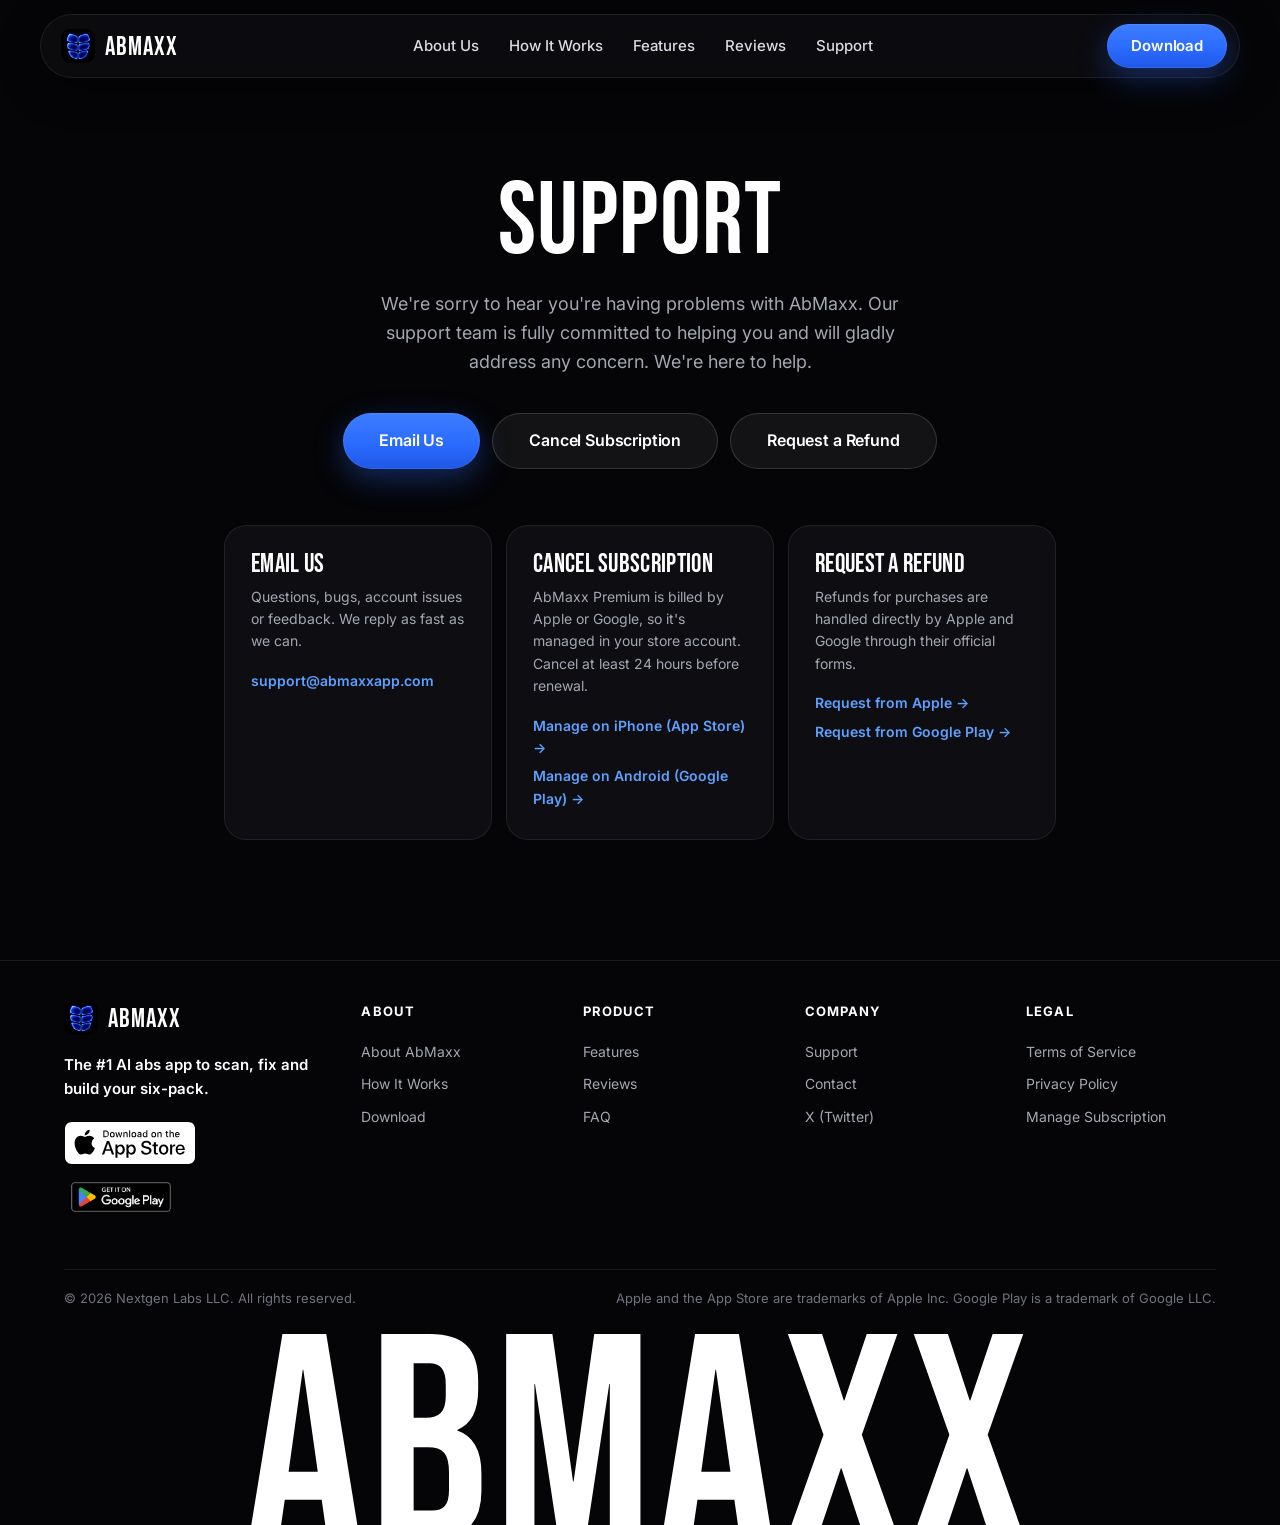
==== support/index.html @ 7191f41a "Full AbMaxx marketing site: hero, how it works, reviews, features, FAQ, support page Co-Authored-By:" ====
<!doctype html>
<html lang="en">
<head>
<meta charset="utf-8">
<meta name="viewport" content="width=device-width, initial-scale=1, viewport-fit=cover">
<title>AbMaxx Support</title>
<meta name="description" content="Get help with AbMaxx. Email our support team, manage or cancel your subscription, or request a refund.">
<link rel="canonical" href="https://abmaxxapp.com/support/">
<meta name="theme-color" content="#050507">
<meta name="color-scheme" content="dark">
<link rel="icon" href="/logo.png" sizes="any">
<link rel="apple-touch-icon" href="/logo-512.png">
<meta property="og:title" content="AbMaxx Support">
<meta property="og:description" content="Email us, manage your subscription or request a refund.">
<meta property="og:url" content="https://abmaxxapp.com/support/">
<meta property="og:image" content="https://abmaxxapp.com/og.png">
<link rel="preconnect" href="https://fonts.googleapis.com">
<link rel="preconnect" href="https://fonts.gstatic.com" crossorigin>
<link href="https://fonts.googleapis.com/css2?family=Bebas+Neue&family=Inter:wght@400;500;600;700&display=swap" rel="stylesheet">
<link rel="stylesheet" href="/styles.css">
</head>
<body>

<div class="nav-wrap">
  <nav class="nav" id="nav" aria-label="Main">
    <a class="brand" href="/" aria-label="AbMaxx home"><img src="/logo.png" alt="" width="34" height="34"><span>AbMaxx</span></a>
    <div class="nav-links">
      <a href="/#about">About Us</a>
      <a href="/#how">How It Works</a>
      <a href="/#features">Features</a>
      <a href="/#reviews">Reviews</a>
      <a href="/support/">Support</a>
    </div>
    <a class="btn btn--primary" href="/#download">Download</a>
    <button class="nav-toggle" id="nav-toggle" aria-label="Open menu" aria-expanded="false" aria-controls="mobile-menu"><span></span></button>
  </nav>
</div>
<div class="mobile-menu" id="mobile-menu">
  <a href="/#about">About Us</a>
  <a href="/#how">How It Works</a>
  <a href="/#features">Features</a>
  <a href="/#reviews">Reviews</a>
  <a href="/#faq">FAQ</a>
  <a href="/support/">Support</a>
  <a class="btn btn--primary" href="/#download">Download</a>
</div>

<main>
  <section class="support-hero">
    <div class="wrap wrap--narrow">
      <h1>Support</h1>
      <p class="lead">We're sorry to hear you're having problems with AbMaxx. Our support team is fully committed to helping you and will gladly address any concern. We're here to help.</p>
      <div class="support-actions">
        <a class="btn btn--primary btn--lg" href="mailto:support@abmaxxapp.com?subject=AbMaxx%20Support">Email Us</a>
        <a class="btn btn--ghost btn--lg" href="#cancel">Cancel Subscription</a>
        <a class="btn btn--ghost btn--lg" href="#refund">Request a Refund</a>
      </div>

      <div class="support-cards">
        <div class="support-card" id="email">
          <h3>Email Us</h3>
          <p>Questions, bugs, account issues or feedback. We reply as fast as we can.</p>
          <a class="link" href="mailto:support@abmaxxapp.com">support@abmaxxapp.com</a>
        </div>
        <div class="support-card" id="cancel">
          <h3>Cancel Subscription</h3>
          <p>AbMaxx Premium is billed by Apple or Google, so it's managed in your store account. Cancel at least 24 hours before renewal.</p>
          <a class="link" href="https://apps.apple.com/account/subscriptions" rel="noopener" target="_blank">Manage on iPhone (App Store) →</a>
          <a class="link" href="https://play.google.com/store/account/subscriptions" rel="noopener" target="_blank">Manage on Android (Google Play) →</a>
        </div>
        <div class="support-card" id="refund">
          <h3>Request a Refund</h3>
          <p>Refunds for purchases are handled directly by Apple and Google through their official forms.</p>
          <a class="link" href="https://reportaproblem.apple.com/" rel="noopener" target="_blank">Request from Apple →</a>
          <a class="link" href="https://support.google.com/googleplay/answer/2479637" rel="noopener" target="_blank">Request from Google Play →</a>
        </div>
      </div>
    </div>
  </section>
</main>

<footer>
  <div class="wrap">
    <div class="foot-grid">
      <div class="foot-brand">
        <a class="brand" href="/"><img src="/logo.png" alt="" width="34" height="34"><span>AbMaxx</span></a>
        <p>The #1 AI abs app to scan, fix and build your six-pack.</p>
        <div class="stores">
          <a class="store" href="https://apps.apple.com/us/app/abmaxx-become-shredded/id6757769125" aria-label="Download AbMaxx on the App Store"><img src="/appstore-badge.svg" alt="Download on the App Store" width="132" height="44"></a>
          <a class="store store--play" href="https://play.google.com/store/apps/details?id=com.rork.abmaxx" aria-label="Get AbMaxx on Google Play"><img src="/play-badge.png" alt="Get it on Google Play" width="149" height="44"></a>
        </div>
      </div>
      <div class="foot-col">
        <h5>About</h5>
        <a href="/#about">About AbMaxx</a>
        <a href="/#how">How It Works</a>
        <a href="/#download">Download</a>
      </div>
      <div class="foot-col">
        <h5>Product</h5>
        <a href="/#features">Features</a>
        <a href="/#reviews">Reviews</a>
        <a href="/#faq">FAQ</a>
      </div>
      <div class="foot-col">
        <h5>Company</h5>
        <a href="/support/">Support</a>
        <a href="mailto:support@abmaxxapp.com">Contact</a>
        <a href="https://x.com/abmaxxapp" rel="noopener" target="_blank">X (Twitter)</a>
      </div>
      <div class="foot-col">
        <h5>Legal</h5>
        <a href="https://abmaxxterms.carrd.co" rel="noopener" target="_blank">Terms of Service</a>
        <a href="https://abmaxxprivacypolicy.carrd.co" rel="noopener" target="_blank">Privacy Policy</a>
        <a href="https://apps.apple.com/account/subscriptions" rel="noopener" target="_blank">Manage Subscription</a>
      </div>
    </div>
    <div class="foot-bottom">
      <span>© <span id="year">2026</span> Nextgen Labs LLC. All rights reserved.</span>
      <span>Apple and the App Store are trademarks of Apple Inc. Google Play is a trademark of Google LLC.</span>
    </div>
  </div>
  <div class="wordmark" aria-hidden="true">ABMAXX</div>
</footer>

<script src="/script.js" defer></script>
</body>
</html>
---- styles.css ----
/* AbMaxx — abmaxxapp.com */
:root {
  --bg: #050507;
  --bg-2: #0a0a0d;
  --panel: #0e0e12;
  --panel-2: #121218;
  --line: rgba(255, 255, 255, 0.08);
  --line-2: rgba(255, 255, 255, 0.14);
  --fg: #ffffff;
  --muted: #a3a7b3;
  --muted-2: #6f7380;
  --blue: #2b6bff;
  --blue-deep: #0b3fd6;
  --blue-soft: #5ea0ff;
  --cyan: #8fd3ff;
  --green: #30d158;
  --radius: 24px;
  --nav-h: 64px;
  --max: 1200px;
  --font-display: "Bebas Neue", "Oswald", Impact, "Arial Narrow", sans-serif;
  --font-body: "Inter", -apple-system, BlinkMacSystemFont, "Segoe UI", Roboto, Helvetica, Arial, sans-serif;
  color-scheme: dark;
}

* { box-sizing: border-box; margin: 0; padding: 0; }
html { scroll-behavior: smooth; -webkit-text-size-adjust: 100%; }
body {
  background: var(--bg);
  color: var(--fg);
  font-family: var(--font-body);
  font-size: 16px;
  line-height: 1.6;
  -webkit-font-smoothing: antialiased;
  overflow-x: hidden;
}
img { display: block; max-width: 100%; }
a { color: inherit; text-decoration: none; }
button { font: inherit; color: inherit; background: none; border: 0; cursor: pointer; }
::selection { background: var(--blue); color: #fff; }

.wrap { width: 100%; max-width: var(--max); margin: 0 auto; padding: 0 24px; }
.wrap--narrow { max-width: 880px; }

/* Typography */
h1, h2, h3, .display {
  font-family: var(--font-display);
  font-weight: 400;
  letter-spacing: 0.012em;
  line-height: 0.96;
  text-transform: uppercase;
}
h1 { font-size: clamp(56px, 7vw, 96px); }
h2 { font-size: clamp(44px, 5.6vw, 76px); }
h3 { font-size: clamp(28px, 3vw, 40px); line-height: 1; }
.eyebrow {
  display: inline-flex; align-items: center; gap: 8px;
  padding: 7px 16px; border-radius: 999px;
  background: rgba(43, 107, 255, 0.1); border: 1px solid rgba(43, 107, 255, 0.35);
  color: var(--blue-soft); font-size: 12px; font-weight: 600;
  letter-spacing: 0.12em; text-transform: uppercase;
}
.lead { color: var(--muted); font-size: 18px; max-width: 560px; }
.center { text-align: center; }
.center .lead { margin-inline: auto; }
.sec-head { display: flex; flex-direction: column; align-items: center; gap: 18px; text-align: center; margin-bottom: 56px; }
.sec-head h2 { max-width: 820px; }

/* Buttons */
.btn {
  display: inline-flex; align-items: center; justify-content: center; gap: 10px;
  padding: 0 28px; height: 50px; border-radius: 999px;
  font-weight: 600; font-size: 15px; letter-spacing: -0.01em;
  transition: transform 0.18s ease, box-shadow 0.18s ease, background 0.18s ease;
  white-space: nowrap;
}
.btn--primary {
  background: linear-gradient(180deg, #3d7dff 0%, var(--blue) 55%, #1f58e6 100%);
  color: #fff; box-shadow: 0 0 0 1px rgba(255, 255, 255, 0.08) inset, 0 10px 30px rgba(43, 107, 255, 0.35);
}
.btn--primary:hover { transform: translateY(-2px); box-shadow: 0 0 0 1px rgba(255, 255, 255, 0.1) inset, 0 16px 40px rgba(43, 107, 255, 0.5); }
.btn--ghost { background: rgba(255, 255, 255, 0.06); border: 1px solid var(--line-2); color: #fff; }
.btn--ghost:hover { background: rgba(255, 255, 255, 0.1); transform: translateY(-2px); }
.btn--white { background: #fff; color: #000; }
.btn--white:hover { transform: translateY(-2px); }
.btn--lg { height: 56px; padding: 0 36px; font-size: 16px; }
.btn:focus-visible { outline: 3px solid var(--blue-soft); outline-offset: 3px; }

.stores { display: flex; flex-wrap: wrap; gap: 12px; align-items: center; }
.store { display: inline-block; border-radius: 9px; transition: transform 0.18s ease, opacity 0.18s ease; }
.store img { height: 54px; width: auto; }
.store:hover { transform: translateY(-2px); }
.store:focus-visible { outline: 3px solid var(--blue-soft); outline-offset: 3px; }
.store--play img { height: 54px; }

/* Nav */
.nav-wrap { position: fixed; top: 14px; left: 0; right: 0; z-index: 100; padding: 0 16px; pointer-events: none; }
.nav {
  pointer-events: auto;
  max-width: var(--max); margin: 0 auto; height: var(--nav-h);
  display: flex; align-items: center; justify-content: space-between; gap: 16px;
  padding: 0 12px 0 20px; border-radius: 999px;
  background: rgba(14, 14, 18, 0.72); border: 1px solid var(--line);
  backdrop-filter: blur(18px) saturate(140%); -webkit-backdrop-filter: blur(18px) saturate(140%);
  box-shadow: 0 10px 40px rgba(0, 0, 0, 0.45);
  transition: background 0.25s ease, border-color 0.25s ease;
}
.nav.scrolled { background: rgba(10, 10, 13, 0.9); border-color: var(--line-2); }
.brand { display: inline-flex; align-items: center; gap: 10px; }
.brand img { width: 34px; height: 34px; border-radius: 9px; }
.brand span { font-family: var(--font-display); font-size: 26px; letter-spacing: 0.04em; line-height: 1; padding-top: 3px; }
.nav-links { display: flex; align-items: center; gap: 30px; }
.nav-links a { color: #d9dbe3; font-weight: 500; font-size: 15px; transition: color 0.15s; }
.nav-links a:hover { color: #fff; }
.nav .btn { height: 44px; padding: 0 24px; }
.nav-toggle { display: none; width: 44px; height: 44px; border-radius: 999px; align-items: center; justify-content: center; }
.nav-toggle span { display: block; width: 20px; height: 2px; background: #fff; position: relative; transition: 0.2s; }
.nav-toggle span::before, .nav-toggle span::after { content: ""; position: absolute; left: 0; width: 20px; height: 2px; background: #fff; transition: 0.2s; }
.nav-toggle span::before { top: -6px; } .nav-toggle span::after { top: 6px; }
.nav-toggle[aria-expanded="true"] span { background: transparent; }
.nav-toggle[aria-expanded="true"] span::before { transform: rotate(45deg); top: 0; }
.nav-toggle[aria-expanded="true"] span::after { transform: rotate(-45deg); top: 0; }
.mobile-menu {
  display: none; position: fixed; inset: 92px 16px auto; z-index: 99;
  background: rgba(12, 12, 16, 0.96); border: 1px solid var(--line-2); border-radius: 24px; padding: 12px;
  backdrop-filter: blur(20px); -webkit-backdrop-filter: blur(20px);
}
.mobile-menu.open { display: block; }
.mobile-menu a { display: block; padding: 14px 16px; border-radius: 14px; font-weight: 600; font-size: 17px; }
.mobile-menu a:hover { background: rgba(255, 255, 255, 0.06); }
.mobile-menu .btn { margin-top: 8px; width: 100%; }

/* Hero */
.hero {
  position: relative; padding: calc(var(--nav-h) + 90px) 0 0; overflow: hidden;
}
.hero::before {
  content: ""; position: absolute; inset: 0; pointer-events: none;
  background:
    radial-gradient(900px 500px at 75% 70%, rgba(43, 107, 255, 0.22), transparent 60%),
    radial-gradient(600px 400px at 10% 20%, rgba(43, 107, 255, 0.08), transparent 60%);
}
.hero-grid { position: relative; display: grid; grid-template-columns: 1.05fr 1fr; align-items: center; gap: 40px; min-height: 620px; }
.hero-copy { display: flex; flex-direction: column; align-items: flex-start; gap: 22px; }
.trust {
  display: inline-flex; align-items: center; gap: 12px; padding: 8px 18px 8px 8px; border-radius: 999px;
  background: rgba(255, 255, 255, 0.05); border: 1px solid var(--line-2); font-weight: 600; font-size: 14px;
}
.trust .avatars { display: flex; }
.trust .avatars i {
  width: 32px; height: 32px; border-radius: 50%; border: 2px solid #0b0b0e; margin-left: -10px;
  background: linear-gradient(135deg, #3d7dff, #0b3fd6); display: grid; place-items: center;
  font-style: normal; font-size: 11px; font-weight: 700;
}
.trust .avatars i:first-child { margin-left: 0; }
.trust .avatars i:nth-child(2) { background: linear-gradient(135deg, #1b1b22, #3a3a46); }
.trust .avatars i:nth-child(3) { background: linear-gradient(135deg, #30d158, #0f7a32); }
.trust .stars { color: #ffcf3f; letter-spacing: 1px; font-size: 13px; }
.hero h1 { max-width: 640px; }
.hero h1 em { font-style: normal; color: var(--blue-soft); text-shadow: 0 0 40px rgba(43, 107, 255, 0.55); }
.hero .lead { font-size: 19px; }
.hero-note { color: var(--muted-2); font-size: 13px; }

/* Phones */
.phone {
  position: relative; width: 100%; aspect-ratio: 920 / 1800;
  border-radius: 11.5% / 5.9%; background: #000;
  border: 9px solid #17171c; box-shadow: 0 0 0 2px #2a2a31, 0 40px 90px rgba(0, 0, 0, 0.7);
  overflow: hidden;
}
.phone::before {
  content: ""; position: absolute; top: 2.3%; left: 50%; transform: translateX(-50%);
  width: 32%; height: 3.6%; border-radius: 999px; background: #000; z-index: 2;
}
.phone img { width: 100%; height: 100%; object-fit: cover; }
.phone--lg { border-width: 11px; }
.hero-phones { position: relative; height: 640px; display: flex; align-items: flex-end; justify-content: center; }
.hero-phones .glow {
  position: absolute; left: 50%; top: 58%; width: 560px; height: 560px; transform: translate(-50%, -50%);
  background: radial-gradient(circle, rgba(43, 107, 255, 0.55), rgba(43, 107, 255, 0.12) 45%, transparent 70%);
  filter: blur(10px); pointer-events: none;
}
.hero-phones .phone { position: absolute; bottom: -8%; }
.hero-phones .p-main { width: 300px; z-index: 3; left: 50%; transform: translateX(-50%); animation: float 7s ease-in-out infinite; }
.hero-phones .p-left { width: 250px; z-index: 2; left: 2%; bottom: 0; transform: rotate(-12deg) translateY(10%); filter: brightness(0.75); animation: floatL 8s ease-in-out infinite; }
.hero-phones .p-right { width: 250px; z-index: 2; right: 2%; bottom: 0; transform: rotate(12deg) translateY(10%); filter: brightness(0.75); animation: floatR 9s ease-in-out infinite; }
@keyframes float { 0%, 100% { transform: translate(-50%, 0); } 50% { transform: translate(-50%, -14px); } }
@keyframes floatL { 0%, 100% { transform: rotate(-12deg) translateY(10%); } 50% { transform: rotate(-12deg) translateY(8%); } }
@keyframes floatR { 0%, 100% { transform: rotate(12deg) translateY(10%); } 50% { transform: rotate(12deg) translateY(8%); } }
.hero-fade { position: relative; height: 140px; margin-top: -140px; background: linear-gradient(180deg, transparent, var(--bg)); z-index: 4; pointer-events: none; }

/* Trust strip (replaces "As featured in") */
.strip { padding: 10px 0 40px; }
.strip-track { display: flex; flex-wrap: wrap; justify-content: center; gap: 14px; }
.laurel {
  display: inline-flex; align-items: center; gap: 12px; padding: 14px 22px; border-radius: 16px;
  background: var(--panel); border: 1px solid var(--line);
}
.laurel b { display: block; font-size: 16px; letter-spacing: -0.01em; }
.laurel small { display: block; color: var(--muted); font-size: 12px; }
.laurel svg { width: 26px; height: 26px; color: var(--blue-soft); flex: none; }

/* Mission (word reveal) */
.mission { padding: 120px 0; }
.mission p {
  font-family: var(--font-body); font-weight: 600; font-size: clamp(26px, 3.4vw, 44px); line-height: 1.25; letter-spacing: -0.02em;
  text-align: center; max-width: 980px; margin: 0 auto;
}
.mission .w { color: rgba(255, 255, 255, 0.18); transition: color 0.25s ease; }
.mission .w.on { color: #fff; }
.mission .w.on.hl { color: var(--blue-soft); }

/* Stats */
.stats { padding: 0 0 120px; }
.stats-grid { display: grid; grid-template-columns: repeat(3, 1fr); gap: 16px; }
.stat {
  position: relative; padding: 40px 28px; border-radius: var(--radius); text-align: center; overflow: hidden;
  background: linear-gradient(180deg, rgba(43, 107, 255, 0.14), rgba(43, 107, 255, 0.03)); border: 1px solid rgba(43, 107, 255, 0.25);
}
.stat::after { content: ""; position: absolute; inset: auto 20% -40px; height: 80px; background: radial-gradient(ellipse, rgba(43, 107, 255, 0.5), transparent 70%); filter: blur(10px); }
.stat b { display: block; font-family: var(--font-display); font-size: clamp(48px, 5.5vw, 72px); line-height: 1; color: var(--blue-soft); letter-spacing: 0.01em; }
.stat span { display: block; margin-top: 10px; color: #d9dbe3; font-weight: 500; }

/* How it works */
.how { padding: 40px 0 100px; }
.step { display: grid; grid-template-columns: 1fr 1fr; align-items: center; gap: 56px; padding: 56px 0; }
.step:nth-child(even) .step-visual { order: 2; }
.step-visual {
  position: relative; display: flex; justify-content: center; align-items: center; min-height: 520px;
  border-radius: 32px; background: radial-gradient(70% 70% at 50% 50%, rgba(43, 107, 255, 0.16), transparent 70%), var(--panel);
  border: 1px solid var(--line); overflow: hidden;
}
.step-visual .phone { width: min(280px, 62%); margin-bottom: -28%; }
.step-visual .chip {
  position: absolute; z-index: 3; padding: 10px 14px; border-radius: 14px; background: rgba(14, 14, 18, 0.9); border: 1px solid var(--line-2);
  font-size: 13px; font-weight: 600; backdrop-filter: blur(10px); box-shadow: 0 10px 30px rgba(0, 0, 0, 0.5); display: flex; gap: 8px; align-items: center;
}
.chip .dot { width: 8px; height: 8px; border-radius: 50%; background: var(--green); box-shadow: 0 0 10px var(--green); }
.chip--a { top: 48px; left: 28px; } .chip--b { top: 150px; right: 28px; } .chip--c { bottom: 90px; left: 28px; }
.chip--blue .dot { background: var(--blue-soft); box-shadow: 0 0 10px var(--blue-soft); }
.step-copy h3 { font-size: clamp(36px, 3.6vw, 52px); margin-bottom: 16px; }
.step-copy p { color: var(--muted); font-size: 17px; max-width: 480px; }
.step-copy .num { display: inline-block; font-family: var(--font-display); font-size: 18px; letter-spacing: 0.1em; color: var(--blue-soft); margin-bottom: 14px; }

/* Reviews */
.reviews { padding: 80px 0 110px; }
.review-grid { display: grid; grid-template-columns: repeat(2, 1fr); gap: 16px; }
.review {
  padding: 28px; border-radius: var(--radius); background: var(--panel); border: 1px solid var(--line);
  display: flex; flex-direction: column; gap: 22px; transition: border-color 0.2s, transform 0.2s;
}
.review:hover { border-color: var(--line-2); transform: translateY(-2px); }
.review p { font-size: 17px; line-height: 1.55; color: #e8e9ee; }
.review .meta { display: flex; align-items: center; justify-content: space-between; gap: 12px; margin-top: auto; }
.review .who { display: flex; align-items: center; gap: 12px; }
.review .who i { width: 40px; height: 40px; border-radius: 50%; font-style: normal; display: grid; place-items: center; font-weight: 700; background: linear-gradient(135deg, #3d7dff, #0b3fd6); }
.review .who b { display: block; font-size: 15px; }
.review .who small { color: var(--muted); font-size: 13px; }
.review .score { display: flex; align-items: center; gap: 8px; font-weight: 700; }
.review .score .stars { color: #ffcf3f; font-size: 14px; letter-spacing: 1px; }
.cta-row { display: flex; justify-content: center; margin-top: 40px; }

/* Features */
.features { padding: 40px 0 110px; }
.feature-grid { display: grid; grid-template-columns: repeat(2, 1fr); gap: 18px; }
.feature {
  position: relative; border-radius: 28px; background: var(--panel); border: 1px solid var(--line); overflow: hidden;
  cursor: pointer; transition: border-color 0.2s, transform 0.2s; text-align: left;
}
.feature:hover { border-color: rgba(43, 107, 255, 0.5); transform: translateY(-3px); }
.feature .tap { position: absolute; top: 18px; left: 22px; z-index: 3; font-size: 11px; letter-spacing: 0.14em; font-weight: 700; color: var(--muted); }
.feature .visual { position: relative; height: 300px; overflow: hidden; background: radial-gradient(80% 80% at 50% 100%, rgba(43, 107, 255, 0.25), transparent 70%); }
.feature .visual img { position: absolute; left: 50%; top: 40px; transform: translateX(-50%); width: 230px; border-radius: 28px 28px 0 0; border: 6px solid #17171c; border-bottom: 0; box-shadow: 0 0 0 2px #2a2a31; }
.feature .visual::after { content: ""; position: absolute; inset: 0; background: linear-gradient(180deg, transparent 50%, var(--panel) 100%); }
.feature .body { padding: 20px 26px 28px; }
.feature .body h3 { font-size: 30px; margin-bottom: 8px; }
.feature .body p { color: var(--muted); font-size: 15px; }
.feature .more { display: grid; grid-template-rows: 0fr; transition: grid-template-rows 0.3s ease; }
.feature .more > div { overflow: hidden; }
.feature .more p { padding-top: 12px; color: #d9dbe3; }
.feature.open .more { grid-template-rows: 1fr; }
.feature.open { border-color: rgba(43, 107, 255, 0.6); }
.milestone-art { position: absolute; inset: 0; display: grid; place-items: center; }
.milestone-art .ring {
  width: 180px; height: 180px; border-radius: 50%; display: grid; place-items: center;
  background: radial-gradient(circle at 35% 30%, #6fa8ff, #2b6bff 45%, #0b2a8a 100%);
  box-shadow: 0 0 60px rgba(43, 107, 255, 0.6), 0 0 0 10px rgba(43, 107, 255, 0.12);
  font-family: var(--font-display); font-size: 54px; line-height: 1; padding-top: 4px;
}
.milestone-art .tag { position: absolute; padding: 8px 12px; border-radius: 12px; background: rgba(14, 14, 18, 0.9); border: 1px solid var(--line-2); font-size: 12px; font-weight: 700; }

/* Marquee (scan metrics) */
.metrics { padding: 40px 0 110px; overflow: hidden; }
.marquee { position: relative; overflow: hidden; -webkit-mask-image: linear-gradient(90deg, transparent, #000 10%, #000 90%, transparent); mask-image: linear-gradient(90deg, transparent, #000 10%, #000 90%, transparent); }
.marquee-track { display: flex; gap: 18px; width: max-content; animation: scroll 40s linear infinite; }
.marquee:hover .marquee-track { animation-play-state: paused; }
@keyframes scroll { to { transform: translateX(-50%); } }
.orb { width: 190px; flex: none; text-align: center; padding: 10px 0 18px; }
.orb .ball {
  width: 140px; height: 140px; margin: 0 auto 16px; border-radius: 50%; display: grid; place-items: center;
  background: radial-gradient(circle at 35% 30%, rgba(255, 255, 255, 0.55), var(--c1) 30%, var(--c2) 100%);
  box-shadow: 0 0 50px color-mix(in srgb, var(--c1) 45%, transparent), inset 0 -10px 30px rgba(0, 0, 0, 0.4);
  font-family: var(--font-display); font-size: 44px; line-height: 1; padding-top: 4px;
}
.orb b { display: block; font-size: 15px; }
.orb small { color: var(--muted); font-size: 12px; }

/* Benefits */
.benefits { padding: 0 0 110px; }
.benefits-card {
  display: grid; grid-template-columns: 1.1fr 1fr; gap: 40px; align-items: center;
  padding: 60px; border-radius: 36px; border: 1px solid rgba(43, 107, 255, 0.3);
  background: linear-gradient(135deg, rgba(43, 107, 255, 0.18), rgba(10, 10, 14, 0.9) 55%), var(--panel);
  position: relative; overflow: hidden;
}
.benefits-card::before { content: ""; position: absolute; left: -120px; bottom: -160px; width: 420px; height: 420px; background: radial-gradient(circle, rgba(43, 107, 255, 0.45), transparent 70%); filter: blur(20px); }
.benefits-card h2 { font-size: clamp(44px, 5vw, 68px); margin-bottom: 14px; }
.benefits-card .lead { margin-bottom: 28px; }
.benefit-list { display: flex; flex-direction: column; gap: 10px; }
.benefit {
  display: flex; align-items: center; gap: 14px; padding: 14px 18px; border-radius: 14px; border: 1px solid var(--line);
  background: rgba(255, 255, 255, 0.03); color: var(--muted); font-weight: 600; transition: all 0.3s ease;
}
.benefit .ic { width: 30px; height: 30px; border-radius: 9px; display: grid; place-items: center; background: rgba(255, 255, 255, 0.06); flex: none; }
.benefit .ic svg { width: 16px; height: 16px; }
.benefit.active { color: #fff; border-color: rgba(43, 107, 255, 0.6); background: rgba(43, 107, 255, 0.12); transform: translateX(6px); }
.benefit.active .ic { background: var(--blue); box-shadow: 0 0 20px rgba(43, 107, 255, 0.6); }

/* Community / stories */
.stories { padding: 0 0 110px; }
.stories-grid { display: grid; grid-template-columns: 1fr 340px; gap: 18px; align-items: start; }
.story-list { display: flex; flex-direction: column; gap: 12px; }
.post { padding: 26px 28px; border-radius: 22px; background: var(--panel); border: 1px solid var(--line); }
.post .by { display: flex; align-items: center; gap: 8px; color: var(--muted); font-size: 13px; margin-bottom: 10px; }
.post .by b { color: #fff; }
.post .by .pill { padding: 3px 9px; border-radius: 999px; background: rgba(48, 209, 88, 0.12); color: var(--green); font-weight: 700; font-size: 11px; }
.post h4 { font-size: 18px; font-weight: 700; margin-bottom: 8px; letter-spacing: -0.01em; }
.post p { color: #cfd2db; font-size: 15px; }
.side-card { position: sticky; top: 100px; padding: 26px; border-radius: 22px; background: linear-gradient(180deg, rgba(43, 107, 255, 0.16), rgba(43, 107, 255, 0.04)); border: 1px solid rgba(43, 107, 255, 0.3); }
.side-card h4 { font-size: 17px; font-weight: 700; margin-bottom: 14px; }
.side-card .row { display: flex; justify-content: space-between; padding: 10px 0; border-top: 1px solid var(--line); font-size: 14px; color: var(--muted); }
.side-card .row b { color: #fff; font-size: 15px; }
.side-card .btn { width: 100%; margin-top: 18px; }

/* FAQ */
.faq { padding: 0 0 120px; }
.faq-list { display: flex; flex-direction: column; gap: 10px; max-width: 880px; margin: 0 auto; }
.faq-item { border-radius: 18px; background: var(--panel); border: 1px solid var(--line); overflow: hidden; }
.faq-q { width: 100%; display: flex; align-items: center; justify-content: space-between; gap: 16px; padding: 20px 24px; text-align: left; font-weight: 600; font-size: 16px; }
.faq-q svg { width: 18px; height: 18px; flex: none; transition: transform 0.25s; color: var(--muted); }
.faq-item.open .faq-q svg { transform: rotate(45deg); color: var(--blue-soft); }
.faq-a { display: grid; grid-template-rows: 0fr; transition: grid-template-rows 0.3s ease; }
.faq-a > div { overflow: hidden; }
.faq-a p { padding: 0 24px 22px; color: var(--muted); font-size: 15px; }
.faq-item.open .faq-a { grid-template-rows: 1fr; }

/* Final CTA */
.final { padding: 0 0 100px; }
.final-card {
  position: relative; overflow: hidden; text-align: center; padding: 90px 40px; border-radius: 40px;
  background: radial-gradient(60% 90% at 50% 100%, rgba(43, 107, 255, 0.55), rgba(11, 63, 214, 0.2) 50%, transparent 80%), var(--panel);
  border: 1px solid rgba(43, 107, 255, 0.35);
}
.final-card h2 { font-size: clamp(56px, 7vw, 96px); margin-bottom: 14px; }
.final-card .lead { margin: 0 auto 10px; }
.final-card .sig { color: var(--muted-2); font-size: 14px; margin-bottom: 30px; }
.final-card .stores { justify-content: center; }

/* Footer */
footer { padding: 40px 0 0; border-top: 1px solid var(--line); overflow: hidden; }
.foot-grid { display: grid; grid-template-columns: 1.4fr repeat(4, 1fr); gap: 32px; padding-bottom: 50px; }
.foot-brand p { font-weight: 600; max-width: 260px; margin: 10px 0 20px; font-size: 15px; }
.foot-brand .stores { flex-direction: column; align-items: flex-start; gap: 10px; }
.foot-brand .store img { height: 44px; }
.foot-col h5 { font-size: 13px; font-weight: 700; letter-spacing: 0.08em; text-transform: uppercase; margin-bottom: 14px; }
.foot-col a { display: block; color: var(--muted); font-size: 14px; padding: 5px 0; transition: color 0.15s; }
.foot-col a:hover { color: #fff; }
.foot-bottom { display: flex; justify-content: space-between; gap: 16px; padding: 18px 0; border-top: 1px solid var(--line); color: var(--muted-2); font-size: 13px; flex-wrap: wrap; }
.wordmark { font-family: var(--font-display); font-size: clamp(100px, 23vw, 360px); line-height: 0.78; letter-spacing: 0.02em; text-align: center; color: #fff; margin: 10px 0 -0.14em; user-select: none; }

/* Reveal */
.reveal { opacity: 0; transform: translateY(22px); transition: opacity 0.7s ease, transform 0.7s ease; }
.reveal.in { opacity: 1; transform: none; }

/* In-app browser hint */
.iab { position: fixed; top: calc(6px + env(safe-area-inset-top, 0px)); right: 14px; z-index: 200; display: none; flex-direction: column; align-items: flex-end; gap: 2px; max-width: 230px; text-align: right; }
.iab.show { display: flex; }
.iab .bubble { background: #0f1420; border: 1px solid var(--blue); border-radius: 12px; padding: 8px 10px; font-size: 13px; line-height: 1.35; box-shadow: 0 10px 24px rgba(0, 0, 0, 0.6); }
.iab .close { color: var(--muted); font-size: 13px; padding: 4px 2px 0; }

/* Support page */
.support-hero { padding: calc(var(--nav-h) + 110px) 0 120px; min-height: 80vh; text-align: center; }
.support-hero h1 { font-size: clamp(60px, 8vw, 110px); }
.support-hero .lead { margin: 18px auto 36px; }
.support-actions { display: flex; flex-wrap: wrap; justify-content: center; gap: 12px; }
.support-cards { display: grid; grid-template-columns: repeat(3, 1fr); gap: 14px; margin-top: 56px; text-align: left; }
.support-card { padding: 26px; border-radius: 22px; background: var(--panel); border: 1px solid var(--line); }
.support-card h3 { font-size: 26px; margin-bottom: 8px; }
.support-card p { color: var(--muted); font-size: 14px; margin-bottom: 14px; }
.support-card a.link { color: var(--blue-soft); font-weight: 600; font-size: 14px; display: block; padding: 3px 0; }

/* Responsive */
@media (max-width: 1024px) {
  .hero-grid { grid-template-columns: 1fr; text-align: center; min-height: 0; }
  .hero-copy { align-items: center; }
  .hero .lead { margin-inline: auto; }
  .stores { justify-content: center; }
  .hero-phones { height: 520px; margin-top: 10px; }
  .hero-phones .p-main { width: 250px; }
  .hero-phones .p-left, .hero-phones .p-right { width: 200px; }
  .foot-grid { grid-template-columns: 1fr 1fr; }
  .foot-brand { grid-column: 1 / -1; }
  .stories-grid { grid-template-columns: 1fr; }
  .side-card { position: static; }
  .benefits-card { grid-template-columns: 1fr; padding: 40px; }
}
@media (max-width: 768px) {
  .nav-links, .nav .btn--primary { display: none; }
  .nav-toggle { display: inline-flex; }
  .nav { padding-right: 10px; }
  .step, .step:nth-child(even) .step-visual { grid-template-columns: 1fr; order: 0; }
  .step { gap: 28px; padding: 36px 0; }
  .step-visual { min-height: 420px; }
  .step-visual .phone { width: 220px; }
  .chip--a { top: 24px; left: 16px; } .chip--b { top: 90px; right: 16px; } .chip--c { bottom: 70px; left: 16px; }
  .stats-grid, .review-grid, .feature-grid, .support-cards { grid-template-columns: 1fr; }
  .feature .visual { height: 240px; }
  .feature .visual img { width: 190px; }
  .hero { padding-top: calc(var(--nav-h) + 56px); }
  .hero-phones { height: 420px; }
  .hero-phones .p-main { width: 210px; }
  .hero-phones .p-left, .hero-phones .p-right { width: 160px; }
  .hero-phones .p-left { left: -4%; } .hero-phones .p-right { right: -4%; }
  .mission { padding: 80px 0; }
  .final-card { padding: 60px 22px; border-radius: 28px; }
  .wrap { padding: 0 16px; }
  .laurel { width: 100%; }
  .trust { font-size: 13px; white-space: nowrap; gap: 10px; padding-right: 14px; }
  .trust .avatars i { width: 26px; height: 26px; font-size: 9px; }
  .benefits-card { padding: 28px; }
}
@media (prefers-reduced-motion: reduce) {
  *, *::before, *::after { animation: none !important; transition: none !important; }
  .reveal { opacity: 1; transform: none; }
  html { scroll-behavior: auto; }
}
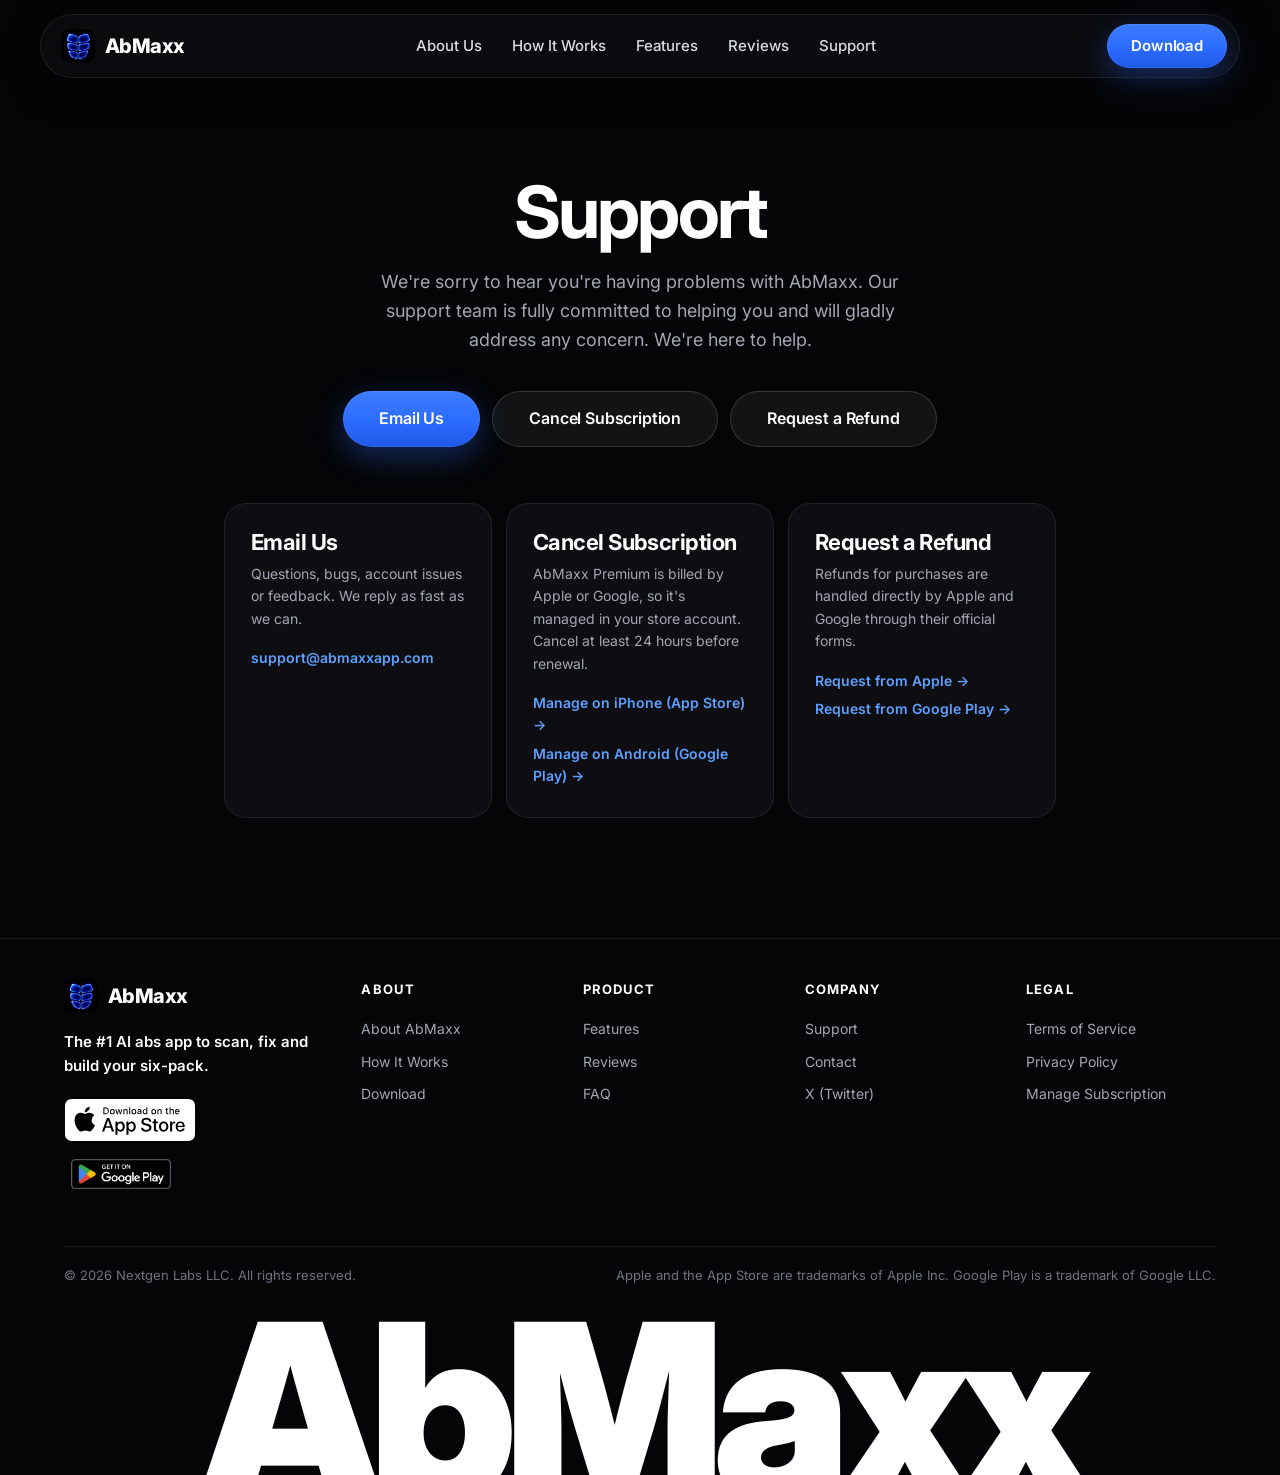
==== commit 369d24f4: "Polish pass: Inter bold headlines, tighter sizing, cleaner badges Co-Authored-By: Claude Fable 5.1 <" ====
--- a/support/index.html
+++ b/support/index.html
@@ -16,7 +16,7 @@
 <meta property="og:image" content="https://abmaxxapp.com/og.png">
 <link rel="preconnect" href="https://fonts.googleapis.com">
 <link rel="preconnect" href="https://fonts.gstatic.com" crossorigin>
-<link href="https://fonts.googleapis.com/css2?family=Bebas+Neue&family=Inter:wght@400;500;600;700&display=swap" rel="stylesheet">
+<link href="https://fonts.googleapis.com/css2?family=Inter:wght@400;500;600;700;800;900&display=swap" rel="stylesheet">
 <link rel="stylesheet" href="/styles.css">
 </head>
 <body>
@@ -120,7 +120,7 @@
       <span>Apple and the App Store are trademarks of Apple Inc. Google Play is a trademark of Google LLC.</span>
     </div>
   </div>
-  <div class="wordmark" aria-hidden="true">ABMAXX</div>
+  <div class="wordmark" aria-hidden="true">AbMaxx</div>
 </footer>
 
 <script src="/script.js" defer></script>
--- a/styles.css
+++ b/styles.css
@@ -17,7 +17,7 @@
   --radius: 24px;
   --nav-h: 64px;
   --max: 1200px;
-  --font-display: "Bebas Neue", "Oswald", Impact, "Arial Narrow", sans-serif;
+  --font-display: "Inter", -apple-system, BlinkMacSystemFont, "Segoe UI", Roboto, Helvetica, Arial, sans-serif;
   --font-body: "Inter", -apple-system, BlinkMacSystemFont, "Segoe UI", Roboto, Helvetica, Arial, sans-serif;
   color-scheme: dark;
 }
@@ -44,20 +44,18 @@
 /* Typography */
 h1, h2, h3, .display {
   font-family: var(--font-display);
-  font-weight: 400;
-  letter-spacing: 0.012em;
-  line-height: 0.96;
-  text-transform: uppercase;
-}
-h1 { font-size: clamp(56px, 7vw, 96px); }
-h2 { font-size: clamp(44px, 5.6vw, 76px); }
-h3 { font-size: clamp(28px, 3vw, 40px); line-height: 1; }
+  font-weight: 700;
+  letter-spacing: -0.035em;
+  line-height: 1.06;
+}
+h1 { font-size: clamp(42px, 5vw, 66px); letter-spacing: -0.04em; }
+h2 { font-size: clamp(34px, 4.2vw, 54px); }
+h3 { font-size: clamp(24px, 2.4vw, 32px); line-height: 1.15; letter-spacing: -0.025em; }
 .eyebrow {
   display: inline-flex; align-items: center; gap: 8px;
   padding: 7px 16px; border-radius: 999px;
-  background: rgba(43, 107, 255, 0.1); border: 1px solid rgba(43, 107, 255, 0.35);
-  color: var(--blue-soft); font-size: 12px; font-weight: 600;
-  letter-spacing: 0.12em; text-transform: uppercase;
+  background: rgba(255, 255, 255, 0.04); border: 1px solid var(--line-2);
+  color: #e6e7ec; font-size: 13px; font-weight: 600; letter-spacing: 0;
 }
 .lead { color: var(--muted); font-size: 18px; max-width: 560px; }
 .center { text-align: center; }
@@ -107,7 +105,7 @@
 .nav.scrolled { background: rgba(10, 10, 13, 0.9); border-color: var(--line-2); }
 .brand { display: inline-flex; align-items: center; gap: 10px; }
 .brand img { width: 34px; height: 34px; border-radius: 9px; }
-.brand span { font-family: var(--font-display); font-size: 26px; letter-spacing: 0.04em; line-height: 1; padding-top: 3px; }
+.brand span { font-family: var(--font-display); font-weight: 800; font-size: 20px; letter-spacing: -0.03em; line-height: 1; }
 .nav-links { display: flex; align-items: center; gap: 30px; }
 .nav-links a { color: #d9dbe3; font-weight: 500; font-size: 15px; transition: color 0.15s; }
 .nav-links a:hover { color: #fff; }
@@ -147,17 +145,16 @@
 }
 .trust .avatars { display: flex; }
 .trust .avatars i {
-  width: 32px; height: 32px; border-radius: 50%; border: 2px solid #0b0b0e; margin-left: -10px;
-  background: linear-gradient(135deg, #3d7dff, #0b3fd6); display: grid; place-items: center;
-  font-style: normal; font-size: 11px; font-weight: 700;
+  width: 30px; height: 30px; border-radius: 50%; border: 2px solid #0b0b0e; margin-left: -10px;
+  background: linear-gradient(135deg, #3d7dff, #0b3fd6);
 }
 .trust .avatars i:first-child { margin-left: 0; }
 .trust .avatars i:nth-child(2) { background: linear-gradient(135deg, #1b1b22, #3a3a46); }
 .trust .avatars i:nth-child(3) { background: linear-gradient(135deg, #30d158, #0f7a32); }
 .trust .stars { color: #ffcf3f; letter-spacing: 1px; font-size: 13px; }
 .hero h1 { max-width: 640px; }
-.hero h1 em { font-style: normal; color: var(--blue-soft); text-shadow: 0 0 40px rgba(43, 107, 255, 0.55); }
-.hero .lead { font-size: 19px; }
+.hero h1 em { font-style: normal; color: var(--blue-soft); }
+.hero .lead { font-size: 18px; }
 .hero-note { color: var(--muted-2); font-size: 13px; }
 
 /* Phones */
@@ -217,7 +214,7 @@
   background: linear-gradient(180deg, rgba(43, 107, 255, 0.14), rgba(43, 107, 255, 0.03)); border: 1px solid rgba(43, 107, 255, 0.25);
 }
 .stat::after { content: ""; position: absolute; inset: auto 20% -40px; height: 80px; background: radial-gradient(ellipse, rgba(43, 107, 255, 0.5), transparent 70%); filter: blur(10px); }
-.stat b { display: block; font-family: var(--font-display); font-size: clamp(48px, 5.5vw, 72px); line-height: 1; color: var(--blue-soft); letter-spacing: 0.01em; }
+.stat b { display: block; font-family: var(--font-display); font-weight: 800; font-size: clamp(40px, 4.4vw, 56px); line-height: 1; color: var(--blue-soft); letter-spacing: -0.04em; }
 .stat span { display: block; margin-top: 10px; color: #d9dbe3; font-weight: 500; }
 
 /* How it works */
@@ -237,9 +234,9 @@
 .chip .dot { width: 8px; height: 8px; border-radius: 50%; background: var(--green); box-shadow: 0 0 10px var(--green); }
 .chip--a { top: 48px; left: 28px; } .chip--b { top: 150px; right: 28px; } .chip--c { bottom: 90px; left: 28px; }
 .chip--blue .dot { background: var(--blue-soft); box-shadow: 0 0 10px var(--blue-soft); }
-.step-copy h3 { font-size: clamp(36px, 3.6vw, 52px); margin-bottom: 16px; }
+.step-copy h3 { font-size: clamp(28px, 3vw, 40px); margin-bottom: 16px; }
 .step-copy p { color: var(--muted); font-size: 17px; max-width: 480px; }
-.step-copy .num { display: inline-block; font-family: var(--font-display); font-size: 18px; letter-spacing: 0.1em; color: var(--blue-soft); margin-bottom: 14px; }
+.step-copy .num { display: inline-block; font-size: 12px; font-weight: 700; letter-spacing: 0.14em; color: var(--blue-soft); margin-bottom: 14px; }
 
 /* Reviews */
 .reviews { padding: 80px 0 110px; }
@@ -272,7 +269,7 @@
 .feature .visual img { position: absolute; left: 50%; top: 40px; transform: translateX(-50%); width: 230px; border-radius: 28px 28px 0 0; border: 6px solid #17171c; border-bottom: 0; box-shadow: 0 0 0 2px #2a2a31; }
 .feature .visual::after { content: ""; position: absolute; inset: 0; background: linear-gradient(180deg, transparent 50%, var(--panel) 100%); }
 .feature .body { padding: 20px 26px 28px; }
-.feature .body h3 { font-size: 30px; margin-bottom: 8px; }
+.feature .body h3 { font-size: 24px; margin-bottom: 8px; }
 .feature .body p { color: var(--muted); font-size: 15px; }
 .feature .more { display: grid; grid-template-rows: 0fr; transition: grid-template-rows 0.3s ease; }
 .feature .more > div { overflow: hidden; }
@@ -284,9 +281,10 @@
   width: 180px; height: 180px; border-radius: 50%; display: grid; place-items: center;
   background: radial-gradient(circle at 35% 30%, #6fa8ff, #2b6bff 45%, #0b2a8a 100%);
   box-shadow: 0 0 60px rgba(43, 107, 255, 0.6), 0 0 0 10px rgba(43, 107, 255, 0.12);
-  font-family: var(--font-display); font-size: 54px; line-height: 1; padding-top: 4px;
-}
-.milestone-art .tag { position: absolute; padding: 8px 12px; border-radius: 12px; background: rgba(14, 14, 18, 0.9); border: 1px solid var(--line-2); font-size: 12px; font-weight: 700; }
+  font-family: var(--font-display); font-weight: 800; font-size: 48px; letter-spacing: -0.04em; line-height: 1;
+}
+.milestone-art .tag { position: absolute; display: flex; align-items: center; gap: 7px; padding: 8px 12px; border-radius: 12px; background: rgba(14, 14, 18, 0.9); border: 1px solid var(--line-2); font-size: 12px; font-weight: 700; }
+.milestone-art .tag i { width: 7px; height: 7px; border-radius: 50%; background: var(--blue-soft); box-shadow: 0 0 8px var(--blue-soft); }
 
 /* Marquee (scan metrics) */
 .metrics { padding: 40px 0 110px; overflow: hidden; }
@@ -299,7 +297,7 @@
   width: 140px; height: 140px; margin: 0 auto 16px; border-radius: 50%; display: grid; place-items: center;
   background: radial-gradient(circle at 35% 30%, rgba(255, 255, 255, 0.55), var(--c1) 30%, var(--c2) 100%);
   box-shadow: 0 0 50px color-mix(in srgb, var(--c1) 45%, transparent), inset 0 -10px 30px rgba(0, 0, 0, 0.4);
-  font-family: var(--font-display); font-size: 44px; line-height: 1; padding-top: 4px;
+  font-family: var(--font-display); font-weight: 800; font-size: 36px; letter-spacing: -0.04em; line-height: 1;
 }
 .orb b { display: block; font-size: 15px; }
 .orb small { color: var(--muted); font-size: 12px; }
@@ -313,7 +311,7 @@
   position: relative; overflow: hidden;
 }
 .benefits-card::before { content: ""; position: absolute; left: -120px; bottom: -160px; width: 420px; height: 420px; background: radial-gradient(circle, rgba(43, 107, 255, 0.45), transparent 70%); filter: blur(20px); }
-.benefits-card h2 { font-size: clamp(44px, 5vw, 68px); margin-bottom: 14px; }
+.benefits-card h2 { font-size: clamp(34px, 3.8vw, 50px); margin-bottom: 14px; }
 .benefits-card .lead { margin-bottom: 28px; }
 .benefit-list { display: flex; flex-direction: column; gap: 10px; }
 .benefit {
@@ -360,7 +358,7 @@
   background: radial-gradient(60% 90% at 50% 100%, rgba(43, 107, 255, 0.55), rgba(11, 63, 214, 0.2) 50%, transparent 80%), var(--panel);
   border: 1px solid rgba(43, 107, 255, 0.35);
 }
-.final-card h2 { font-size: clamp(56px, 7vw, 96px); margin-bottom: 14px; }
+.final-card h2 { font-size: clamp(38px, 4.8vw, 60px); margin-bottom: 14px; }
 .final-card .lead { margin: 0 auto 10px; }
 .final-card .sig { color: var(--muted-2); font-size: 14px; margin-bottom: 30px; }
 .final-card .stores { justify-content: center; }
@@ -375,7 +373,7 @@
 .foot-col a { display: block; color: var(--muted); font-size: 14px; padding: 5px 0; transition: color 0.15s; }
 .foot-col a:hover { color: #fff; }
 .foot-bottom { display: flex; justify-content: space-between; gap: 16px; padding: 18px 0; border-top: 1px solid var(--line); color: var(--muted-2); font-size: 13px; flex-wrap: wrap; }
-.wordmark { font-family: var(--font-display); font-size: clamp(100px, 23vw, 360px); line-height: 0.78; letter-spacing: 0.02em; text-align: center; color: #fff; margin: 10px 0 -0.14em; user-select: none; }
+.wordmark { font-family: var(--font-display); font-weight: 900; font-size: clamp(80px, 18.5vw, 280px); line-height: 0.8; letter-spacing: -0.05em; text-align: center; color: #fff; margin: 10px 0 -0.12em; user-select: none; }
 
 /* Reveal */
 .reveal { opacity: 0; transform: translateY(22px); transition: opacity 0.7s ease, transform 0.7s ease; }
@@ -389,12 +387,12 @@
 
 /* Support page */
 .support-hero { padding: calc(var(--nav-h) + 110px) 0 120px; min-height: 80vh; text-align: center; }
-.support-hero h1 { font-size: clamp(60px, 8vw, 110px); }
+.support-hero h1 { font-size: clamp(44px, 6vw, 72px); }
 .support-hero .lead { margin: 18px auto 36px; }
 .support-actions { display: flex; flex-wrap: wrap; justify-content: center; gap: 12px; }
 .support-cards { display: grid; grid-template-columns: repeat(3, 1fr); gap: 14px; margin-top: 56px; text-align: left; }
 .support-card { padding: 26px; border-radius: 22px; background: var(--panel); border: 1px solid var(--line); }
-.support-card h3 { font-size: 26px; margin-bottom: 8px; }
+.support-card h3 { font-size: 22px; margin-bottom: 8px; }
 .support-card p { color: var(--muted); font-size: 14px; margin-bottom: 14px; }
 .support-card a.link { color: var(--blue-soft); font-weight: 600; font-size: 14px; display: block; padding: 3px 0; }
 
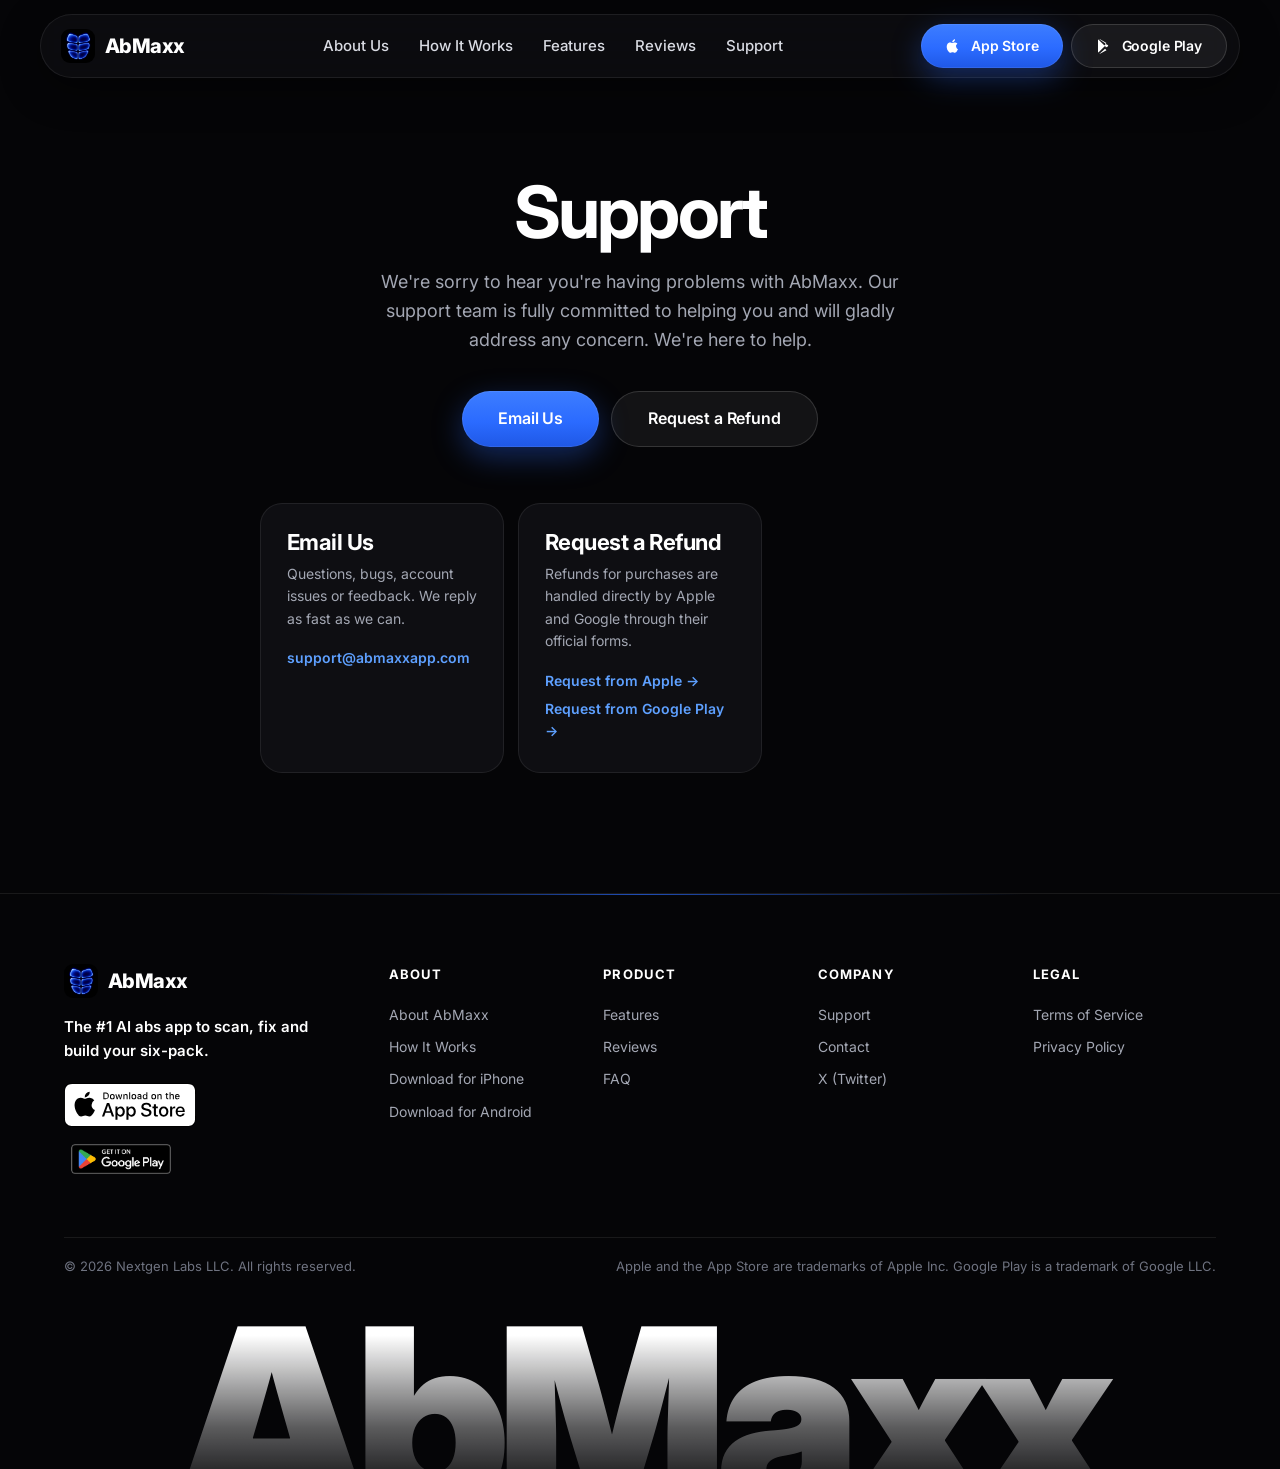
==== commit 893578db: "Replace Download buttons with App Store + Google Play links; drop cancel-subscription from support C" ====
--- a/support/index.html
+++ b/support/index.html
@@ -4,14 +4,14 @@
 <meta charset="utf-8">
 <meta name="viewport" content="width=device-width, initial-scale=1, viewport-fit=cover">
 <title>AbMaxx Support</title>
-<meta name="description" content="Get help with AbMaxx. Email our support team, manage or cancel your subscription, or request a refund.">
+<meta name="description" content="Get help with AbMaxx. Email our support team or request a refund.">
 <link rel="canonical" href="https://abmaxxapp.com/support/">
 <meta name="theme-color" content="#050507">
 <meta name="color-scheme" content="dark">
 <link rel="icon" href="/logo.png" sizes="any">
 <link rel="apple-touch-icon" href="/logo-512.png">
 <meta property="og:title" content="AbMaxx Support">
-<meta property="og:description" content="Email us, manage your subscription or request a refund.">
+<meta property="og:description" content="Email us or request a refund.">
 <meta property="og:url" content="https://abmaxxapp.com/support/">
 <meta property="og:image" content="https://abmaxxapp.com/og.png">
 <link rel="preconnect" href="https://fonts.googleapis.com">
@@ -31,7 +31,7 @@
       <a href="/#reviews">Reviews</a>
       <a href="/support/">Support</a>
     </div>
-    <a class="btn btn--primary" href="/#download">Download</a>
+    <div class="dl dl--nav"><a class="btn btn--primary" href="https://apps.apple.com/us/app/abmaxx-become-shredded/id6757769125" aria-label="Download AbMaxx on the App Store"><svg viewBox="0 0 24 24" aria-hidden="true" fill="currentColor"><path d="M16.4 12.6c0-2.6 2.1-3.8 2.2-3.9-1.2-1.8-3.1-2-3.7-2-1.6-.2-3.1.9-3.9.9-.8 0-2-.9-3.4-.9-1.7 0-3.3 1-4.2 2.6-1.8 3.1-.5 7.8 1.3 10.3.9 1.3 1.9 2.7 3.3 2.6 1.3-.1 1.8-.9 3.4-.9s2 .9 3.4.8c1.4 0 2.3-1.3 3.2-2.6 1-1.5 1.4-2.9 1.4-3-.1 0-2.8-1.1-2.8-4.2zM13.9 5c.7-.9 1.2-2.1 1.1-3.3-1 0-2.3.7-3 1.6-.7.8-1.3 2-1.1 3.2 1.1.1 2.3-.6 3-1.5z"/></svg>App Store</a><a class="btn btn--ghost" href="https://play.google.com/store/apps/details?id=com.rork.abmaxx" aria-label="Get AbMaxx on Google Play"><svg viewBox="0 0 24 24" aria-hidden="true" fill="currentColor"><path d="M3.6 2.3 13.4 12l-9.8 9.7c-.4-.2-.6-.7-.6-1.2V3.5c0-.5.2-1 .6-1.2zm11.1 11-2.2-2.2 2.2-2.2 2.9 1.6c.9.5.9 1.7 0 2.2l-2.9 1.6zm-1.1-5.5L4.9 1.8c.3-.1.7-.1 1.1.1l9.7 5.5-2.1 2.1zm0 8.4 2.1 2.1-9.7 5.5c-.4.2-.8.2-1.1.1l8.7-7.7z"/></svg>Google Play</a></div>
     <button class="nav-toggle" id="nav-toggle" aria-label="Open menu" aria-expanded="false" aria-controls="mobile-menu"><span></span></button>
   </nav>
 </div>
@@ -42,7 +42,7 @@
   <a href="/#reviews">Reviews</a>
   <a href="/#faq">FAQ</a>
   <a href="/support/">Support</a>
-  <a class="btn btn--primary" href="/#download">Download</a>
+  <div class="dl dl--menu"><a class="btn btn--primary" href="https://apps.apple.com/us/app/abmaxx-become-shredded/id6757769125" aria-label="Download AbMaxx on the App Store"><svg viewBox="0 0 24 24" aria-hidden="true" fill="currentColor"><path d="M16.4 12.6c0-2.6 2.1-3.8 2.2-3.9-1.2-1.8-3.1-2-3.7-2-1.6-.2-3.1.9-3.9.9-.8 0-2-.9-3.4-.9-1.7 0-3.3 1-4.2 2.6-1.8 3.1-.5 7.8 1.3 10.3.9 1.3 1.9 2.7 3.3 2.6 1.3-.1 1.8-.9 3.4-.9s2 .9 3.4.8c1.4 0 2.3-1.3 3.2-2.6 1-1.5 1.4-2.9 1.4-3-.1 0-2.8-1.1-2.8-4.2zM13.9 5c.7-.9 1.2-2.1 1.1-3.3-1 0-2.3.7-3 1.6-.7.8-1.3 2-1.1 3.2 1.1.1 2.3-.6 3-1.5z"/></svg>App Store</a><a class="btn btn--ghost" href="https://play.google.com/store/apps/details?id=com.rork.abmaxx" aria-label="Get AbMaxx on Google Play"><svg viewBox="0 0 24 24" aria-hidden="true" fill="currentColor"><path d="M3.6 2.3 13.4 12l-9.8 9.7c-.4-.2-.6-.7-.6-1.2V3.5c0-.5.2-1 .6-1.2zm11.1 11-2.2-2.2 2.2-2.2 2.9 1.6c.9.5.9 1.7 0 2.2l-2.9 1.6zm-1.1-5.5L4.9 1.8c.3-.1.7-.1 1.1.1l9.7 5.5-2.1 2.1zm0 8.4 2.1 2.1-9.7 5.5c-.4.2-.8.2-1.1.1l8.7-7.7z"/></svg>Google Play</a></div>
 </div>
 
 <main>
@@ -52,21 +52,14 @@
       <p class="lead">We're sorry to hear you're having problems with AbMaxx. Our support team is fully committed to helping you and will gladly address any concern. We're here to help.</p>
       <div class="support-actions">
         <a class="btn btn--primary btn--lg" href="mailto:support@abmaxxapp.com?subject=AbMaxx%20Support">Email Us</a>
-        <a class="btn btn--ghost btn--lg" href="#cancel">Cancel Subscription</a>
         <a class="btn btn--ghost btn--lg" href="#refund">Request a Refund</a>
       </div>
 
-      <div class="support-cards">
+      <div class="support-cards support-cards--2">
         <div class="support-card" id="email">
           <h3>Email Us</h3>
           <p>Questions, bugs, account issues or feedback. We reply as fast as we can.</p>
           <a class="link" href="mailto:support@abmaxxapp.com">support@abmaxxapp.com</a>
-        </div>
-        <div class="support-card" id="cancel">
-          <h3>Cancel Subscription</h3>
-          <p>AbMaxx Premium is billed by Apple or Google, so it's managed in your store account. Cancel at least 24 hours before renewal.</p>
-          <a class="link" href="https://apps.apple.com/account/subscriptions" rel="noopener" target="_blank">Manage on iPhone (App Store) →</a>
-          <a class="link" href="https://play.google.com/store/account/subscriptions" rel="noopener" target="_blank">Manage on Android (Google Play) →</a>
         </div>
         <div class="support-card" id="refund">
           <h3>Request a Refund</h3>
@@ -94,7 +87,8 @@
         <h5>About</h5>
         <a href="/#about">About AbMaxx</a>
         <a href="/#how">How It Works</a>
-        <a href="/#download">Download</a>
+        <a href="https://apps.apple.com/us/app/abmaxx-become-shredded/id6757769125" rel="noopener">Download for iPhone</a>
+        <a href="https://play.google.com/store/apps/details?id=com.rork.abmaxx" rel="noopener">Download for Android</a>
       </div>
       <div class="foot-col">
         <h5>Product</h5>
@@ -112,7 +106,6 @@
         <h5>Legal</h5>
         <a href="https://abmaxxterms.carrd.co" rel="noopener" target="_blank">Terms of Service</a>
         <a href="https://abmaxxprivacypolicy.carrd.co" rel="noopener" target="_blank">Privacy Policy</a>
-        <a href="https://apps.apple.com/account/subscriptions" rel="noopener" target="_blank">Manage Subscription</a>
       </div>
     </div>
     <div class="foot-bottom">
--- a/styles.css
+++ b/styles.css
@@ -90,6 +90,19 @@
 .store:focus-visible { outline: 3px solid var(--blue-soft); outline-offset: 3px; }
 .store--play img { height: 54px; }
 
+
+/* Store button pairs */
+.dl { display: flex; flex-wrap: wrap; gap: 10px; align-items: center; }
+.dl .btn svg { width: 18px; height: 18px; flex: none; margin-top: -1px; }
+.dl--nav { flex-wrap: nowrap; gap: 8px; }
+.dl--nav .btn { height: 42px; padding: 0 18px; font-size: 14px; }
+.dl--nav .btn svg { width: 16px; height: 16px; }
+.dl--menu { flex-direction: column; align-items: stretch; margin-top: 8px; gap: 8px; }
+.dl--menu .btn { width: 100%; }
+.dl--stack { flex-direction: column; align-items: stretch; margin-top: 18px; }
+.cta-row .dl { justify-content: center; }
+.support-cards--2 { grid-template-columns: repeat(2, 1fr); max-width: 760px; margin-inline: auto; }
+
 /* Nav */
 .nav-wrap { position: fixed; top: 14px; left: 0; right: 0; z-index: 100; padding: 0 16px; pointer-events: none; }
 .nav {
@@ -145,9 +158,10 @@
 }
 .trust .avatars { display: flex; }
 .trust .avatars i {
-  width: 30px; height: 30px; border-radius: 50%; border: 2px solid #0b0b0e; margin-left: -10px;
+  width: 30px; height: 30px; border-radius: 50%; border: 2px solid #0b0b0e; margin-left: -10px; overflow: hidden;
   background: linear-gradient(135deg, #3d7dff, #0b3fd6);
 }
+.trust .avatars i img { width: 100%; height: 100%; object-fit: cover; }
 .trust .avatars i:first-child { margin-left: 0; }
 .trust .avatars i:nth-child(2) { background: linear-gradient(135deg, #1b1b22, #3a3a46); }
 .trust .avatars i:nth-child(3) { background: linear-gradient(135deg, #30d158, #0f7a32); }
@@ -159,30 +173,50 @@
 
 /* Phones */
 .phone {
-  position: relative; width: 100%; aspect-ratio: 920 / 1800;
-  border-radius: 11.5% / 5.9%; background: #000;
-  border: 9px solid #17171c; box-shadow: 0 0 0 2px #2a2a31, 0 40px 90px rgba(0, 0, 0, 0.7);
-  overflow: hidden;
-}
-.phone::before {
-  content: ""; position: absolute; top: 2.3%; left: 50%; transform: translateX(-50%);
-  width: 32%; height: 3.6%; border-radius: 999px; background: #000; z-index: 2;
-}
-.phone img { width: 100%; height: 100%; object-fit: cover; }
-.phone--lg { border-width: 11px; }
-.hero-phones { position: relative; height: 640px; display: flex; align-items: flex-end; justify-content: center; }
+  position: relative; width: 100%; aspect-ratio: 960 / 2010; container-type: inline-size;
+  border-radius: 16% / 7.6%;
+  background: linear-gradient(160deg, #55555e 0%, #1d1d22 16%, #141417 50%, #1d1d22 84%, #4b4b54 100%);
+  box-shadow: 0 0 0 1px rgba(255, 255, 255, 0.07), inset 0 1px 0 rgba(255, 255, 255, 0.12), 0 40px 90px rgba(0, 0, 0, 0.65);
+}
+.phone .btn-l, .phone .btn-r { position: absolute; width: 1cqw; background: #202025; border-radius: 1px; }
+.phone .btn-l { left: -1cqw; top: 17%; height: 3%; }
+.phone .btn-l::before, .phone .btn-l::after { content: ""; position: absolute; left: 0; width: 100%; height: 200%; background: #202025; border-radius: 1px; }
+.phone .btn-l::before { top: 250%; }
+.phone .btn-l::after { top: 520%; }
+.phone .btn-r { right: -1cqw; top: 23%; height: 9%; }
+.phone .screen {
+  position: absolute; inset: 1.15% 2.4%; border-radius: 14.3% / 6.9%;
+  background: #0d0d0d; overflow: hidden; border: 2.3cqw solid #0a0a0b;
+}
+.phone .screen::before {
+  content: ""; position: absolute; top: 1.7%; left: 50%; transform: translateX(-50%);
+  width: 30%; height: 3.4%; background: #000; border-radius: 999px; z-index: 5; box-shadow: 0 0 0 1px rgba(255, 255, 255, 0.05);
+}
+.phone .screen::after {
+  content: ""; position: absolute; inset: 0; z-index: 6; pointer-events: none;
+  background: linear-gradient(118deg, rgba(255, 255, 255, 0.07) 0%, rgba(255, 255, 255, 0.02) 28%, transparent 42%);
+}
+.phone .sb {
+  position: absolute; top: 0; left: 0; right: 0; height: 6.5%; z-index: 4;
+  display: flex; align-items: center; justify-content: space-between; padding: 0 8% 0 10%;
+  color: #fff; font-size: 4.6cqw; font-weight: 600; letter-spacing: -0.01em; font-family: var(--font-body);
+}
+.phone .sb svg { width: 19cqw; height: auto; display: block; }
+.phone img { position: absolute; top: 6.5%; left: 0; width: 100%; height: 93.5%; object-fit: cover; object-position: top center; }
+.phone .home { position: absolute; bottom: 1.3%; left: 50%; transform: translateX(-50%); width: 36%; height: 0.6%; border-radius: 999px; background: rgba(255, 255, 255, 0.85); z-index: 5; }
+.hero-phones { position: relative; height: 680px; display: flex; align-items: flex-end; justify-content: center; }
 .hero-phones .glow {
-  position: absolute; left: 50%; top: 58%; width: 560px; height: 560px; transform: translate(-50%, -50%);
-  background: radial-gradient(circle, rgba(43, 107, 255, 0.55), rgba(43, 107, 255, 0.12) 45%, transparent 70%);
-  filter: blur(10px); pointer-events: none;
-}
-.hero-phones .phone { position: absolute; bottom: -8%; }
-.hero-phones .p-main { width: 300px; z-index: 3; left: 50%; transform: translateX(-50%); animation: float 7s ease-in-out infinite; }
-.hero-phones .p-left { width: 250px; z-index: 2; left: 2%; bottom: 0; transform: rotate(-12deg) translateY(10%); filter: brightness(0.75); animation: floatL 8s ease-in-out infinite; }
-.hero-phones .p-right { width: 250px; z-index: 2; right: 2%; bottom: 0; transform: rotate(12deg) translateY(10%); filter: brightness(0.75); animation: floatR 9s ease-in-out infinite; }
+  position: absolute; left: 50%; top: 60%; width: 620px; height: 620px; transform: translate(-50%, -50%);
+  background: radial-gradient(circle, rgba(43, 107, 255, 0.5), rgba(43, 107, 255, 0.12) 45%, transparent 70%);
+  filter: blur(12px); pointer-events: none;
+}
+.hero-phones .phone { position: absolute; bottom: -6%; }
+.hero-phones .p-main { width: 330px; z-index: 3; left: 50%; transform: translateX(-50%); animation: float 7s ease-in-out infinite; }
+.hero-phones .p-left { width: 268px; z-index: 2; left: 0; bottom: 0; transform: rotate(-9deg) translateY(12%); filter: brightness(0.82); animation: floatL 8s ease-in-out infinite; }
+.hero-phones .p-right { width: 268px; z-index: 2; right: 0; bottom: 0; transform: rotate(9deg) translateY(12%); filter: brightness(0.82); animation: floatR 9s ease-in-out infinite; }
 @keyframes float { 0%, 100% { transform: translate(-50%, 0); } 50% { transform: translate(-50%, -14px); } }
-@keyframes floatL { 0%, 100% { transform: rotate(-12deg) translateY(10%); } 50% { transform: rotate(-12deg) translateY(8%); } }
-@keyframes floatR { 0%, 100% { transform: rotate(12deg) translateY(10%); } 50% { transform: rotate(12deg) translateY(8%); } }
+@keyframes floatL { 0%, 100% { transform: rotate(-9deg) translateY(12%); } 50% { transform: rotate(-9deg) translateY(10%); } }
+@keyframes floatR { 0%, 100% { transform: rotate(9deg) translateY(12%); } 50% { transform: rotate(9deg) translateY(10%); } }
 .hero-fade { position: relative; height: 140px; margin-top: -140px; background: linear-gradient(180deg, transparent, var(--bg)); z-index: 4; pointer-events: none; }
 
 /* Trust strip (replaces "As featured in") */
@@ -226,7 +260,7 @@
   border-radius: 32px; background: radial-gradient(70% 70% at 50% 50%, rgba(43, 107, 255, 0.16), transparent 70%), var(--panel);
   border: 1px solid var(--line); overflow: hidden;
 }
-.step-visual .phone { width: min(280px, 62%); margin-bottom: -28%; }
+.step-visual .phone { width: min(300px, 64%); margin-bottom: -30%; }
 .step-visual .chip {
   position: absolute; z-index: 3; padding: 10px 14px; border-radius: 14px; background: rgba(14, 14, 18, 0.9); border: 1px solid var(--line-2);
   font-size: 13px; font-weight: 600; backdrop-filter: blur(10px); box-shadow: 0 10px 30px rgba(0, 0, 0, 0.5); display: flex; gap: 8px; align-items: center;
@@ -249,7 +283,8 @@
 .review p { font-size: 17px; line-height: 1.55; color: #e8e9ee; }
 .review .meta { display: flex; align-items: center; justify-content: space-between; gap: 12px; margin-top: auto; }
 .review .who { display: flex; align-items: center; gap: 12px; }
-.review .who i { width: 40px; height: 40px; border-radius: 50%; font-style: normal; display: grid; place-items: center; font-weight: 700; background: linear-gradient(135deg, #3d7dff, #0b3fd6); }
+.review .who .av { position: relative; width: 46px; height: 46px; border-radius: 50%; overflow: hidden; display: grid; place-items: center; font-weight: 700; background: linear-gradient(135deg, #3d7dff, #0b3fd6); flex: none; }
+.review .who .av img { position: absolute; inset: 0; width: 100%; height: 100%; object-fit: cover; }
 .review .who b { display: block; font-size: 15px; }
 .review .who small { color: var(--muted); font-size: 13px; }
 .review .score { display: flex; align-items: center; gap: 8px; font-weight: 700; }
@@ -265,8 +300,8 @@
 }
 .feature:hover { border-color: rgba(43, 107, 255, 0.5); transform: translateY(-3px); }
 .feature .tap { position: absolute; top: 18px; left: 22px; z-index: 3; font-size: 11px; letter-spacing: 0.14em; font-weight: 700; color: var(--muted); }
-.feature .visual { position: relative; height: 300px; overflow: hidden; background: radial-gradient(80% 80% at 50% 100%, rgba(43, 107, 255, 0.25), transparent 70%); }
-.feature .visual img { position: absolute; left: 50%; top: 40px; transform: translateX(-50%); width: 230px; border-radius: 28px 28px 0 0; border: 6px solid #17171c; border-bottom: 0; box-shadow: 0 0 0 2px #2a2a31; }
+.feature .visual { position: relative; height: 310px; overflow: hidden; background: radial-gradient(80% 80% at 50% 100%, rgba(43, 107, 255, 0.25), transparent 70%); }
+.feature .visual .phone { position: absolute; left: 50%; top: 34px; transform: translateX(-50%); width: 240px; }
 .feature .visual::after { content: ""; position: absolute; inset: 0; background: linear-gradient(180deg, transparent 50%, var(--panel) 100%); }
 .feature .body { padding: 20px 26px 28px; }
 .feature .body h3 { font-size: 24px; margin-bottom: 8px; }
@@ -337,7 +372,7 @@
 .side-card h4 { font-size: 17px; font-weight: 700; margin-bottom: 14px; }
 .side-card .row { display: flex; justify-content: space-between; padding: 10px 0; border-top: 1px solid var(--line); font-size: 14px; color: var(--muted); }
 .side-card .row b { color: #fff; font-size: 15px; }
-.side-card .btn { width: 100%; margin-top: 18px; }
+.side-card .dl .btn { width: 100%; }
 
 /* FAQ */
 .faq { padding: 0 0 120px; }
@@ -354,18 +389,24 @@
 /* Final CTA */
 .final { padding: 0 0 100px; }
 .final-card {
-  position: relative; overflow: hidden; text-align: center; padding: 90px 40px; border-radius: 40px;
-  background: radial-gradient(60% 90% at 50% 100%, rgba(43, 107, 255, 0.55), rgba(11, 63, 214, 0.2) 50%, transparent 80%), var(--panel);
+  position: relative; overflow: hidden; border-radius: 40px; display: grid; grid-template-columns: 1.1fr 0.9fr; gap: 32px; align-items: center;
+  padding: 0 0 0 72px; min-height: 560px;
+  background: radial-gradient(70% 90% at 85% 100%, rgba(43, 107, 255, 0.45), rgba(11, 63, 214, 0.12) 50%, transparent 80%), linear-gradient(180deg, #101016, var(--panel));
   border: 1px solid rgba(43, 107, 255, 0.35);
 }
-.final-card h2 { font-size: clamp(38px, 4.8vw, 60px); margin-bottom: 14px; }
-.final-card .lead { margin: 0 auto 10px; }
-.final-card .sig { color: var(--muted-2); font-size: 14px; margin-bottom: 30px; }
-.final-card .stores { justify-content: center; }
+.final-copy { display: flex; flex-direction: column; align-items: flex-start; gap: 18px; padding: 70px 0; }
+.final-card h2 { font-size: clamp(38px, 4.6vw, 62px); }
+.final-card .lead { max-width: 480px; }
+.final-trust { color: var(--muted); font-size: 14px; }
+.final-trust .stars { color: #ffcf3f; letter-spacing: 1px; }
+.final-visual { position: relative; align-self: stretch; display: flex; align-items: flex-end; justify-content: center; }
+.final-glow { position: absolute; left: 50%; bottom: -10%; width: 520px; height: 520px; transform: translateX(-50%); background: radial-gradient(circle, rgba(43, 107, 255, 0.55), transparent 65%); filter: blur(14px); }
+.final-visual .phone { width: 310px; margin-bottom: -28%; }
 
 /* Footer */
-footer { padding: 40px 0 0; border-top: 1px solid var(--line); overflow: hidden; }
-.foot-grid { display: grid; grid-template-columns: 1.4fr repeat(4, 1fr); gap: 32px; padding-bottom: 50px; }
+footer { padding: 50px 0 0; border-top: 1px solid var(--line); overflow: hidden; position: relative; }
+footer::before { content: ""; position: absolute; left: 50%; top: 0; width: 60%; height: 1px; transform: translateX(-50%); background: linear-gradient(90deg, transparent, rgba(43, 107, 255, 0.7), transparent); }
+.foot-grid { display: grid; grid-template-columns: 1.6fr repeat(4, 1fr); gap: 32px; padding: 20px 0 56px; }
 .foot-brand p { font-weight: 600; max-width: 260px; margin: 10px 0 20px; font-size: 15px; }
 .foot-brand .stores { flex-direction: column; align-items: flex-start; gap: 10px; }
 .foot-brand .store img { height: 44px; }
@@ -373,7 +414,7 @@
 .foot-col a { display: block; color: var(--muted); font-size: 14px; padding: 5px 0; transition: color 0.15s; }
 .foot-col a:hover { color: #fff; }
 .foot-bottom { display: flex; justify-content: space-between; gap: 16px; padding: 18px 0; border-top: 1px solid var(--line); color: var(--muted-2); font-size: 13px; flex-wrap: wrap; }
-.wordmark { font-family: var(--font-display); font-weight: 900; font-size: clamp(80px, 18.5vw, 280px); line-height: 0.8; letter-spacing: -0.05em; text-align: center; color: #fff; margin: 10px 0 -0.12em; user-select: none; }
+.wordmark { font-family: var(--font-display); font-weight: 900; font-size: clamp(84px, 19.4vw, 300px); line-height: 0.82; letter-spacing: -0.05em; text-align: center; margin: 20px 0 -0.2em; user-select: none; background: linear-gradient(180deg, #fff 10%, rgba(255, 255, 255, 0.35) 55%, rgba(255, 255, 255, 0) 92%); -webkit-background-clip: text; background-clip: text; color: transparent; }
 
 /* Reveal */
 .reveal { opacity: 0; transform: translateY(22px); transition: opacity 0.7s ease, transform 0.7s ease; }
@@ -402,9 +443,14 @@
   .hero-copy { align-items: center; }
   .hero .lead { margin-inline: auto; }
   .stores { justify-content: center; }
-  .hero-phones { height: 520px; margin-top: 10px; }
-  .hero-phones .p-main { width: 250px; }
-  .hero-phones .p-left, .hero-phones .p-right { width: 200px; }
+  .hero-phones { height: 560px; margin-top: 10px; }
+  .hero-phones .p-main { width: 270px; }
+  .hero-phones .p-left, .hero-phones .p-right { width: 215px; }
+  .final-card { grid-template-columns: 1fr; padding: 0 32px; min-height: 0; }
+  .final-copy { align-items: center; text-align: center; padding: 56px 0 10px; }
+  .final-card .lead { margin-inline: auto; }
+  .final-visual { height: 360px; }
+  .final-visual .phone { width: 260px; margin-bottom: -45%; }
   .foot-grid { grid-template-columns: 1fr 1fr; }
   .foot-brand { grid-column: 1 / -1; }
   .stories-grid { grid-template-columns: 1fr; }
@@ -412,7 +458,7 @@
   .benefits-card { grid-template-columns: 1fr; padding: 40px; }
 }
 @media (max-width: 768px) {
-  .nav-links, .nav .btn--primary { display: none; }
+  .nav-links, .nav .dl--nav { display: none; }
   .nav-toggle { display: inline-flex; }
   .nav { padding-right: 10px; }
   .step, .step:nth-child(even) .step-visual { grid-template-columns: 1fr; order: 0; }
@@ -420,21 +466,29 @@
   .step-visual { min-height: 420px; }
   .step-visual .phone { width: 220px; }
   .chip--a { top: 24px; left: 16px; } .chip--b { top: 90px; right: 16px; } .chip--c { bottom: 70px; left: 16px; }
-  .stats-grid, .review-grid, .feature-grid, .support-cards { grid-template-columns: 1fr; }
+  .stats-grid, .review-grid, .feature-grid, .support-cards, .support-cards--2 { grid-template-columns: 1fr; }
   .feature .visual { height: 240px; }
-  .feature .visual img { width: 190px; }
+  .feature .visual .phone { width: 200px; }
   .hero { padding-top: calc(var(--nav-h) + 56px); }
-  .hero-phones { height: 420px; }
-  .hero-phones .p-main { width: 210px; }
-  .hero-phones .p-left, .hero-phones .p-right { width: 160px; }
+  .hero-phones { height: 440px; }
+  .hero-phones .p-main { width: 220px; }
+  .hero-phones .p-left, .hero-phones .p-right { width: 170px; }
+  .final-card { padding: 0 20px; border-radius: 28px; }
+  .final-visual { height: 300px; }
+  .final-visual .phone { width: 220px; }
   .hero-phones .p-left { left: -4%; } .hero-phones .p-right { right: -4%; }
   .mission { padding: 80px 0; }
-  .final-card { padding: 60px 22px; border-radius: 28px; }
   .wrap { padding: 0 16px; }
   .laurel { width: 100%; }
-  .trust { font-size: 13px; white-space: nowrap; gap: 10px; padding-right: 14px; }
+  .trust { font-size: 13px; gap: 10px; padding-right: 14px; max-width: 100%; }
+  .hero-copy, .hero-phones { max-width: 100%; }
   .trust .avatars i { width: 26px; height: 26px; font-size: 9px; }
   .benefits-card { padding: 28px; }
+}
+@media (max-width: 380px) {
+  .trust .stars { display: none; }
+  .trust { font-size: 12px; }
+  h1 { font-size: 36px; }
 }
 @media (prefers-reduced-motion: reduce) {
   *, *::before, *::after { animation: none !important; transition: none !important; }
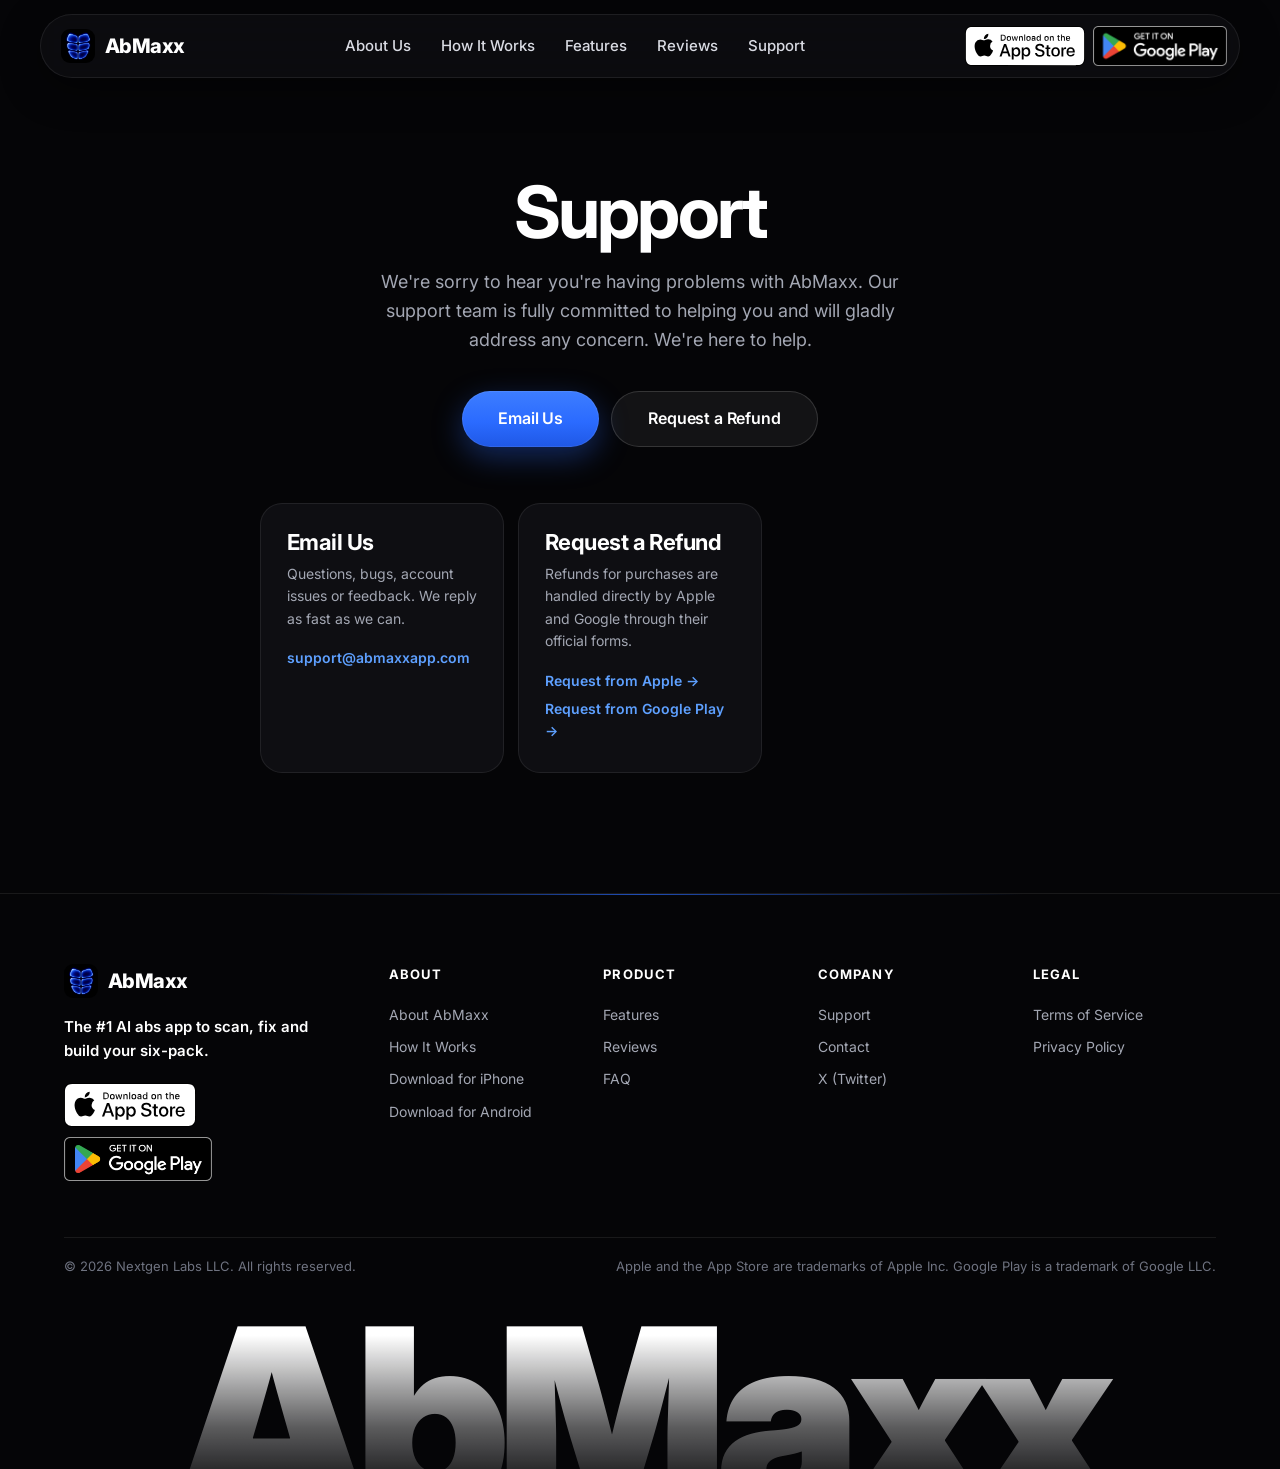
==== commit cf01c1c3: "Official store badges in nav and menu, trimmed Play badge, cache-busted assets Co-Authored-By: Claud" ====
--- a/support/index.html
+++ b/support/index.html
@@ -17,7 +17,7 @@
 <link rel="preconnect" href="https://fonts.googleapis.com">
 <link rel="preconnect" href="https://fonts.gstatic.com" crossorigin>
 <link href="https://fonts.googleapis.com/css2?family=Inter:wght@400;500;600;700;800;900&display=swap" rel="stylesheet">
-<link rel="stylesheet" href="/styles.css">
+<link rel="stylesheet" href="/styles.css?v=4">
 </head>
 <body>
 
@@ -31,7 +31,7 @@
       <a href="/#reviews">Reviews</a>
       <a href="/support/">Support</a>
     </div>
-    <div class="dl dl--nav"><a class="btn btn--primary" href="https://apps.apple.com/us/app/abmaxx-become-shredded/id6757769125" aria-label="Download AbMaxx on the App Store"><svg viewBox="0 0 24 24" aria-hidden="true" fill="currentColor"><path d="M16.4 12.6c0-2.6 2.1-3.8 2.2-3.9-1.2-1.8-3.1-2-3.7-2-1.6-.2-3.1.9-3.9.9-.8 0-2-.9-3.4-.9-1.7 0-3.3 1-4.2 2.6-1.8 3.1-.5 7.8 1.3 10.3.9 1.3 1.9 2.7 3.3 2.6 1.3-.1 1.8-.9 3.4-.9s2 .9 3.4.8c1.4 0 2.3-1.3 3.2-2.6 1-1.5 1.4-2.9 1.4-3-.1 0-2.8-1.1-2.8-4.2zM13.9 5c.7-.9 1.2-2.1 1.1-3.3-1 0-2.3.7-3 1.6-.7.8-1.3 2-1.1 3.2 1.1.1 2.3-.6 3-1.5z"/></svg>App Store</a><a class="btn btn--ghost" href="https://play.google.com/store/apps/details?id=com.rork.abmaxx" aria-label="Get AbMaxx on Google Play"><svg viewBox="0 0 24 24" aria-hidden="true" fill="currentColor"><path d="M3.6 2.3 13.4 12l-9.8 9.7c-.4-.2-.6-.7-.6-1.2V3.5c0-.5.2-1 .6-1.2zm11.1 11-2.2-2.2 2.2-2.2 2.9 1.6c.9.5.9 1.7 0 2.2l-2.9 1.6zm-1.1-5.5L4.9 1.8c.3-.1.7-.1 1.1.1l9.7 5.5-2.1 2.1zm0 8.4 2.1 2.1-9.7 5.5c-.4.2-.8.2-1.1.1l8.7-7.7z"/></svg>Google Play</a></div>
+    <div class="nav-badges"><a class="store" href="https://apps.apple.com/us/app/abmaxx-become-shredded/id6757769125" aria-label="Download AbMaxx on the App Store"><img src="/appstore-badge.svg" alt="Download on the App Store" height="40"></a><a class="store" href="https://play.google.com/store/apps/details?id=com.rork.abmaxx" aria-label="Get AbMaxx on Google Play"><img src="/play-badge-tight.png" alt="Get it on Google Play" height="40"></a></div>
     <button class="nav-toggle" id="nav-toggle" aria-label="Open menu" aria-expanded="false" aria-controls="mobile-menu"><span></span></button>
   </nav>
 </div>
@@ -42,7 +42,7 @@
   <a href="/#reviews">Reviews</a>
   <a href="/#faq">FAQ</a>
   <a href="/support/">Support</a>
-  <div class="dl dl--menu"><a class="btn btn--primary" href="https://apps.apple.com/us/app/abmaxx-become-shredded/id6757769125" aria-label="Download AbMaxx on the App Store"><svg viewBox="0 0 24 24" aria-hidden="true" fill="currentColor"><path d="M16.4 12.6c0-2.6 2.1-3.8 2.2-3.9-1.2-1.8-3.1-2-3.7-2-1.6-.2-3.1.9-3.9.9-.8 0-2-.9-3.4-.9-1.7 0-3.3 1-4.2 2.6-1.8 3.1-.5 7.8 1.3 10.3.9 1.3 1.9 2.7 3.3 2.6 1.3-.1 1.8-.9 3.4-.9s2 .9 3.4.8c1.4 0 2.3-1.3 3.2-2.6 1-1.5 1.4-2.9 1.4-3-.1 0-2.8-1.1-2.8-4.2zM13.9 5c.7-.9 1.2-2.1 1.1-3.3-1 0-2.3.7-3 1.6-.7.8-1.3 2-1.1 3.2 1.1.1 2.3-.6 3-1.5z"/></svg>App Store</a><a class="btn btn--ghost" href="https://play.google.com/store/apps/details?id=com.rork.abmaxx" aria-label="Get AbMaxx on Google Play"><svg viewBox="0 0 24 24" aria-hidden="true" fill="currentColor"><path d="M3.6 2.3 13.4 12l-9.8 9.7c-.4-.2-.6-.7-.6-1.2V3.5c0-.5.2-1 .6-1.2zm11.1 11-2.2-2.2 2.2-2.2 2.9 1.6c.9.5.9 1.7 0 2.2l-2.9 1.6zm-1.1-5.5L4.9 1.8c.3-.1.7-.1 1.1.1l9.7 5.5-2.1 2.1zm0 8.4 2.1 2.1-9.7 5.5c-.4.2-.8.2-1.1.1l8.7-7.7z"/></svg>Google Play</a></div>
+  <div class="menu-badges"><a class="store" href="https://apps.apple.com/us/app/abmaxx-become-shredded/id6757769125" aria-label="Download AbMaxx on the App Store"><img src="/appstore-badge.svg" alt="Download on the App Store" height="48"></a><a class="store" href="https://play.google.com/store/apps/details?id=com.rork.abmaxx" aria-label="Get AbMaxx on Google Play"><img src="/play-badge-tight.png" alt="Get it on Google Play" height="48"></a></div>
 </div>
 
 <main>
@@ -80,7 +80,7 @@
         <p>The #1 AI abs app to scan, fix and build your six-pack.</p>
         <div class="stores">
           <a class="store" href="https://apps.apple.com/us/app/abmaxx-become-shredded/id6757769125" aria-label="Download AbMaxx on the App Store"><img src="/appstore-badge.svg" alt="Download on the App Store" width="132" height="44"></a>
-          <a class="store store--play" href="https://play.google.com/store/apps/details?id=com.rork.abmaxx" aria-label="Get AbMaxx on Google Play"><img src="/play-badge.png" alt="Get it on Google Play" width="149" height="44"></a>
+          <a class="store store--play" href="https://play.google.com/store/apps/details?id=com.rork.abmaxx" aria-label="Get AbMaxx on Google Play"><img src="/play-badge-tight.png" alt="Get it on Google Play" width="149" height="44"></a>
         </div>
       </div>
       <div class="foot-col">
@@ -116,6 +116,6 @@
   <div class="wordmark" aria-hidden="true">AbMaxx</div>
 </footer>
 
-<script src="/script.js" defer></script>
+<script src="/script.js?v=4" defer></script>
 </body>
 </html>
--- a/styles.css
+++ b/styles.css
@@ -88,17 +88,15 @@
 .store img { height: 54px; width: auto; }
 .store:hover { transform: translateY(-2px); }
 .store:focus-visible { outline: 3px solid var(--blue-soft); outline-offset: 3px; }
-.store--play img { height: 54px; }
 
 
 /* Store button pairs */
 .dl { display: flex; flex-wrap: wrap; gap: 10px; align-items: center; }
 .dl .btn svg { width: 18px; height: 18px; flex: none; margin-top: -1px; }
-.dl--nav { flex-wrap: nowrap; gap: 8px; }
-.dl--nav .btn { height: 42px; padding: 0 18px; font-size: 14px; }
-.dl--nav .btn svg { width: 16px; height: 16px; }
-.dl--menu { flex-direction: column; align-items: stretch; margin-top: 8px; gap: 8px; }
-.dl--menu .btn { width: 100%; }
+.nav-badges { display: flex; align-items: center; gap: 8px; flex: none; }
+.nav-badges .store img { height: 40px; width: auto; }
+.menu-badges { display: flex; justify-content: center; gap: 10px; padding: 14px 8px 6px; border-top: 1px solid var(--line); margin-top: 6px; }
+.menu-badges .store img { height: 48px; width: auto; }
 .dl--stack { flex-direction: column; align-items: stretch; margin-top: 18px; }
 .cta-row .dl { justify-content: center; }
 .support-cards--2 { grid-template-columns: repeat(2, 1fr); max-width: 760px; margin-inline: auto; }
@@ -458,7 +456,7 @@
   .benefits-card { grid-template-columns: 1fr; padding: 40px; }
 }
 @media (max-width: 768px) {
-  .nav-links, .nav .dl--nav { display: none; }
+  .nav-links, .nav .nav-badges { display: none; }
   .nav-toggle { display: inline-flex; }
   .nav { padding-right: 10px; }
   .step, .step:nth-child(even) .step-visual { grid-template-columns: 1fr; order: 0; }
